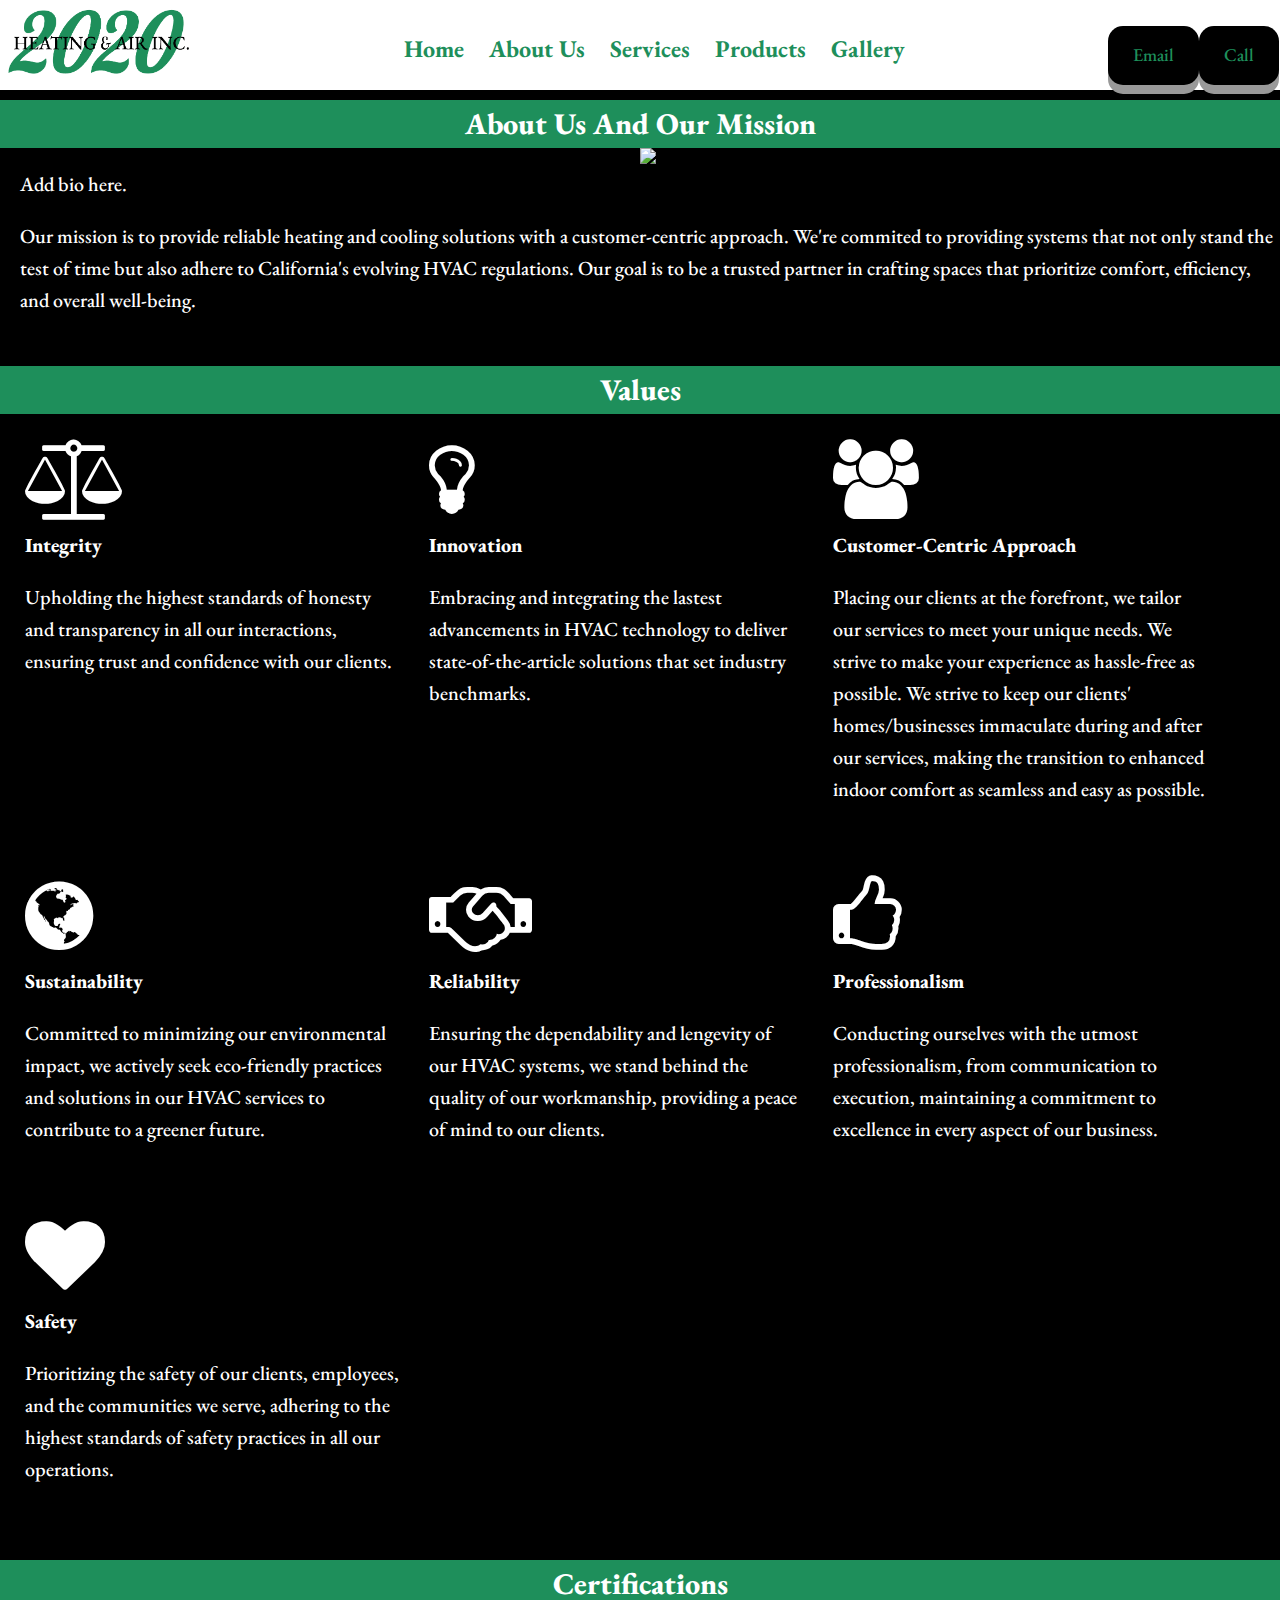
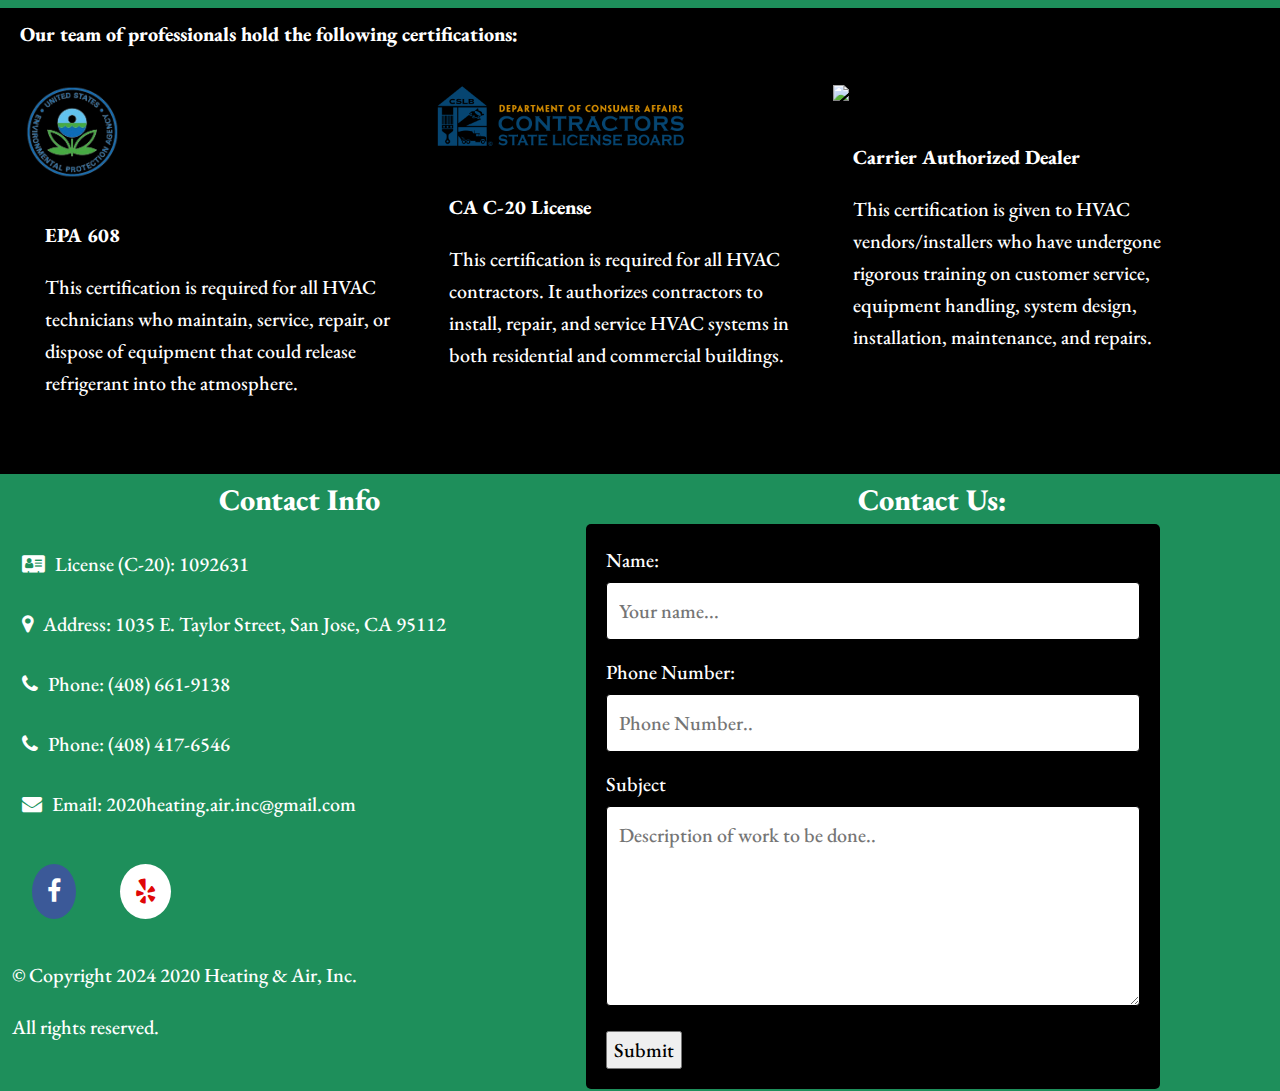
==== AboutUs.html @ 4f9fb6d5 "Add files via upload" ====
<!doctype html>
<html lang="en-US">
  <head>
    <meta charset="utf-8" />
    <meta name="viewport" content="width=device-width, initial-scale=1" />

    <title>2020 Heating & Air, Inc.</title>
	<link rel="stylesheet" href="https://www.w3schools.com/w3css/4/w3.css">
	<link rel="stylesheet" href="https://cdnjs.cloudflare.com/ajax/libs/font-awesome/4.7.0/css/font-awesome.min.css">
    <link rel="preconnect" href="https://fonts.googleapis.com">
<link rel="preconnect" href="https://fonts.gstatic.com" crossorigin>
<link href="https://fonts.googleapis.com/css2?family=EB+Garamond:ital,wght@0,400..800;1,400..800&display=swap" rel="stylesheet">
    <link rel="stylesheet" type="text/css" href="Style.css" />
  </head>





  <body>

<!--navigation bar + phone button + email button-->
	<header>
		<div id="logo">
			<img src="images/sunnylogo.PNG" alt="2020 Heating & Air, Inc." />
		</div>

		<nav>
			<ul>
				<a href="tel:+4806619138"><button class="button">Call</button></a>
				<a href="mailto:2020heating.air.inc@gmail.com"><button class="button">Email</button></a>
				
				<li><a href="index.html">Home</a></li>
				<li><a href="#">About Us</a></li>
				<li><a href="Services.html">Services</a></li>
				<li><a href="Products.html">Products</a></li>
				<li><a href="Gallery.html">Gallery</a></li>
			</ul>
		</nav>
    </header>
	
	

    <main>
      <section>
	  
	  <div class="aboutUs">
        <h2>About Us And Our Mission</h2>
		
		<img id="owners" src="images/together_edited.png">
		<p>
			Add bio here.
		</p>

        <p>
		  Our mission is to provide reliable heating and cooling solutions with a customer-centric 
		  approach. We're commited to providing systems that not only stand the test of time but
		  also adhere to California's evolving HVAC regulations. Our goal is to be a trusted partner
		  in crafting spaces that prioritize comfort, efficiency, and overall well-being.
		</p>
	  </div>
	  
	  
	  <div class="values">
		<h2>Values</h2>
		
		<div class="quarters">
			<i class="fa fa-balance-scale fa-4x" aria-hidden="true"></i> 
			<h4>Integrity</h4>
			<p>
				Upholding the highest standards of honesty and transparency in all our interactions, ensuring 
			trust and confidence with our clients.
			</p>
		</div>
		
		<div class="quarters">
			<i class="fa fa-lightbulb-o fa-4x" aria-hidden="true"></i>
			<h4>Innovation</h4>
			<p>
				Embracing and integrating the lastest advancements in HVAC technology to deliver state-of-the-article
				solutions that set industry benchmarks.
			</p>
		</div>
		
		<div class="quarters">
			<i class="fa fa-users fa-4x" aria-hidden="true"></i>
			<h4>Customer-Centric Approach</h4>
			<p>
				Placing our clients at the forefront, we tailor our services to meet your unique needs. We strive to
				make your experience as hassle-free as possible. We strive to keep our clients' homes/businesses 
				immaculate during and after our services, making the transition to enhanced indoor comfort as seamless 
				and easy as possible.
			</p>
		</div>
		
		<div class="quarters">
			<i class="fa fa-globe fa-4x" aria-hidden="true"></i>
			<h4>Sustainability</h4>
			<p>
				Committed to minimizing our environmental impact, we actively seek eco-friendly practices and solutions
				in our HVAC services to contribute to a greener future.
			</p>
		</div>
		
		<div class="quarters">
			<i class="fa fa-handshake-o fa-4x" aria-hidden="true"></i>
			<h4>Reliability</h4>
			<p>
				Ensuring the dependability and lengevity of our HVAC systems, we stand behind the quality of our
				workmanship, providing a peace of mind to our clients.
			</p>
		</div>
		
		<div class="quarters">
			<i class="fa fa-thumbs-o-up fa-4x" aria-hidden="true"></i>
			<h4>Professionalism</h4>
			<p>
				Conducting ourselves with the utmost professionalism, from communication to execution, maintaining
				a commitment to excellence in every aspect of our business.
			</p>
		</div>
		
		<div class="quarters">
			<i class="fa fa-heart fa-4x" aria-hidden="true"></i>
			<h4>Safety</h4>
			<p>
				Prioritizing the safety of our clients, employees, and the communities we serve, adhering to the highest
				standards of safety practices in all our operations.
			</p>
		</div>
	  </div>
		
		
		<div class="certs">
		<h2>Certifications</h2>

        <h4>Our team of professionals hold the following certifications:</h4> 
		
		<div class="quarters">
		<img src="images/epa.png" width="25%">
		<h4>EPA 608</h4>		
		<p>
		 This certification is required for all HVAC technicians who maintain, service, repair, or dispose of 
		 equipment that could release refrigerant into the atmosphere. 
		</p>
		</div>
		
		
		<div class="quarters">
		<img src="images/cslb.png" width="70%">
		<h4>CA C-20 License</h4>
		<p>
		 This certification is required for all HVAC contractors. It authorizes contractors to install, repair, 
		 and service HVAC systems in both residential and commercial buildings.
		</p>
		</div>
		
		<div class="quarters">
		<img src="images/noneyet.png">
		<h4>Carrier Authorized Dealer</h4>
		<p>
		 This certification is given to HVAC vendors/installers who have undergone rigorous training on customer service, equipment handling, system design, installation, maintenance, and repairs.
		</p>
		</div>
		</div>
		
		
      </section>
	  </main>



    <!-- contact info + social media -->

	<footer>
		<div class="leftFooter">
			<h2>Contact Info</h2>
			<p><a href="https://www.cslb.ca.gov/onlineservices/checklicenseII/LicenseDetail.aspx?LicNum=1092631"><i class="fa fa-address-card"></i>License (C-20): 1092631</a></p>
			<p><i class="fa fa-map-marker"></i>Address: 1035 E. Taylor Street, San Jose, CA 95112</p>
			<p><a href="tel:+4806619138"><i class="fa fa-phone"></i>Phone: (408) 661-9138</a></p>
			<p><a href="tel:+4084176546"><i class="fa fa-phone"></i>Phone: (408) 417-6546</a></p>
			<p><a href="mailto:2020heating.air.inc@gmail.com"><i class="fa fa-envelope"></i>Email: 2020heating.air.inc@gmail.com</a><p>
			<a href="https://www.facebook.com/2020hvac" class="fa fa-facebook"></a>
			<a href="https://www.yelp.com/biz/2020-heating-and-air-san-jose" class="fa fa-yelp"></a>
			<p>© Copyright 2024 2020 Heating & Air, Inc.</p>
			<p>All rights reserved.</p>
		</div>
		
		<div class="rightFooter">
			<h2>Contact Us: </h2>
			<div class="container">
				<label for="fname">Name:</label>
				<input type="text" id="fname" name="firstname" placeholder="Your name...">
				
				<label for="contact">Phone Number:</label>
				<input type="text" id="contact" name="contactInfo" placeholder="Phone Number.." required>
				
				<label for="subject">Subject</label>
				<textarea id="subject" name="subject" placeholder="Description of work to be done.." style="height:200px"></textarea>
				
				<input type="submit" value="Submit">
			</div>
		</div>
	</footer>
	
	
	
	
  </body>
</html>
---- Style.css ----
.eb-garamond-<uniquifier> {
  font-family: "EB Garamond", serif;
  font-optical-sizing: auto;
  font-weight: <weight>;
  font-style: normal;
}

h1, h2, h5, h6 {
	
	font-family: "EB Garamond", sans-serif;
	font-weight: 800;
	text-align: center;
	background-color: #1e8f5b;
	margin: 0;
}

h3, h4 {
	font-family: "EB Garamond", sans-serif;
	font-weight: 800;
}

body {
	background: #000000;
	color: #ffffff;
	font-family: "EB Garamond", sans-serif;
	font-size: 20px;
	font-weight: 500;
	margin: 0;
	padding: 0;
	line-height: 1.6;
}

header {
	margin: 0;
	text-align: center;
	background: #ffffff;
	color: #000000;
	font-size: 25px;
	font-weight: 500;
	height: 10vh;
	padding: 1px;
	max-height: 15vh;
}

#logo img{
	float: left;
	max-width: auto;
	height: auto;
	position: sticky;
	max-width: 200px;
	max-height: 200px;
}

.nav {
	float: right;
	margin: 85px 0px 0px 0px;
	width: 400px;
	background-color: #ffffff;
	border: 1px solid;
}

.nav ul {
	margin: 0px;
	padding: 0px;
	list-style: none;
	display: inline;
	overflow: hidden;
	position: sticky;
}

nav li {
	display: inline;
	line-height: 1.8em;
	height: auto;
	
}

nav ul li a:link, nav ul li a:visited {
	font-size: 18pt;
	font-weight: bold;
	text-decoration: none;
	padding: 7px 10px 7px 10px;
	background-color: #ffffff;
	color: #1e8f5b;
}

nav ul li a:hover, nav ul li a:active{
	font-size: 18pt;
	font-weight: bold;
	text-decoration:none;
	padding: 7px 10px 7px 10px;
	background-color: #1e8f5b;
	color: #ffffff;
	height: 10vh;
}

.button {
	display: inline-block;
	padding: 15px 25px;
	font: "EB Garamond", sans-serif;
	font-size: 18px;
	cursor: pointer;
	text-align: center;
	text-decoration: none !important;
	outline: none;
	color: #1e8f5b;
	background-color: #000000;
	border: none;
	border-radius: 15px;
	box-shadow: 0 9px #999;
	float:right;
}

.button:hover {
	background-color: #1e8f5b;
	color: #000000;
}

.button:active {
	background-color: #1e8f5b;
	color: #000000;
	box-shadow:0 5px #666;
	transform: translateY(4px);
}

.button a {
	font-family: "EB Garamond", sans-serif;
}

footer {
	padding: 2px;
	background-color: #1e8f5b;
	color: #ffffff;
	font-family: "EB Garamond", sans-serif;
	font-size: 20px;
	overflow: auto;
	margin-top: 20px;
}

.leftFooter {
	width: 45%;
	float: left;
	display: inline;
	margin-left: 10px;
}

.leftFooter a {
	text-decoration: none;
}


.fa:hover {
	opacity: 0.7;
}

.fa-facebook {
	background: #3B5998;
	color: #ffffff;
	padding: 15px;
	font-size: 25px;
	width: auto;
	text-align: center;
	text-decoration: none;
	border-radius: 70%;
	margin: 20px;
}

.fa-yelp {
	background: #ffffff;
	color: #e00707;
	padding: 15px;
	font-size: 25px;
	width: auto;
	text-align: center;
	text-decoration: none;
	border-radius: 70%;
	margin: 20px;
}

.fa-address-card {
	padding: 10px;
}

.fa-map-marker {
	padding: 10px;
}

.fa-phone {
	padding: 10px;
}

.fa-envelope {
	padding: 10px;
}

input[type=text], select, textarea {
	width: 100%;
	padding: 12px;
	border: 1px solid;
	border-radius: 4px;
	box-sizing: border-box;
	margin-top: 6px;
	margin-bottom: 16px;
	resize: vertical;
}

.container {
	width: 45%;
	float: left;
	border-radius: 5px;
	background-color: #000000;
	padding: 20px;
	font-family: "EB Garamond", sans-serif;
	font-size: 20px;
}

.intro {
	text-decoration: none;
	margin-bottom: 20px;
	font-family: "EB Garamond", sans-serif;
	font-size: 30px;
	text-align: center;
	background-image: url("images/watermarked35.jpeg");
	
	background-size: cover;
	height: 75vh;
}

.intro h2 {
	text-align: center;
	background-color: #1e8f5b;
}

.intro p {
	margin-left: 15px;
	width: 50%;
	float: left;
	text-align: left;
	line-height: 1.6;
	background-color: rgb(0, 0, 0, 0.8);
	color: #ffffff;
}

.serviceOverview {
	text-decoration: none;
	margin-left: 20px;
	font-family: "EB Garamond", sans-serif;
	font-size: 20px;
	text-align: center;
	line-height: 1.6;
}

.serviceOverview h2 {
	text-align: center;
	background-color: #1e8f5b;
	margin: 0;
}

.serviceOverview ul {
	display: inline-block;
	text-align: left;
}

.serviceOverview li {
	list-style-image: url("images/fanIcon.png");
}

.serviceArea {
		padding: 10px;
		margin-bottom: 10px;
		overflow: hidden;
}

.serviceArea h2 {
	text-align: center;
	background-color: #1e8f5b;
	margin: 0;
}

.serviceArea p {
	width: 45%;
	float: left;
	display: inline;
	margin-left: 10px;
	margin-bottom: 10px;
	font-family: "EB Garamond", sans-serif;
	font-size: 20px;
	line-height: 1.6;
}

.serviceMap {
	width: 45%;
	float: right;
	display: inline;
	margin-left: 10px;
	margin-bottom: 10px;
}

.reviews h2{
	text-align: center;
	background-color: #1e8f5b;
	margin: 0;
}

/*slideshow container*/
.slideshow-container {
	max-width: 100vh;
	position: relative;
	margin: auto;
}

/*Next and Previous Buttons*/
.prev, .next {
	cursor: pointer;
	position: absolute;
	top: 50%;
	width: auto;
	margin-top:-22px;
	padding: 16px;
	color: white;
	font-weight: bold;
	font-size: 20px;
	transition: 0.6s ease;
	border-radius: 0 3px 3px 0;
	user-select: none;
}

/*Position of next button*/
.next {
	right: 0;
	border-radius: 3px 0 0 3px;
}

/*on hover, add a black background color*/
.prev:hover, .next:hover {
	background-color: rgba(0,0,0,0.8);
}

/*number text*/
.numbertext {
	color: #f2f2f2;
	font-size: 12px;
	padding: 8px 12px;
	position: absolute;
	top: 0;
}

/*fading animation*/
.fade {
	animation-name: fade;
	animation-duration:1.5s;
}

@keyframe fade {
	from {opacity: .4}
	to{opacity: 1}
}

.aboutUs {
	padding: 10px 0px 10px 0px;
	margin-bottom: 10px;
	overflow: hidden;
}

.aboutUs p {
	margin-left: 20px;
}

#owners {
	width: 50%;
	float: right;
	margin-bottom: 10px;
}

.values {
	padding: 10px 0px 10px 0px;
	margin-bottom: 10px;
	overflow: hidden;
	
}

.values .quarters {
	margin-left: 20px;
	margin-bottom: 20px;
	margin: 20px 0px 20px 20px;
	display: inline-block;
	width: 30%;
	float: left;
	padding: 5px;
}

.certs {
	padding: 10px 0px 10px 0px;
	margin-bottom: 10px;
	overflow: hidden;
}
.certs p {
	margin-left: 20px;
	
}

.certs h4 {
	margin-left: 20px;
}

.certs .quarters {
	margin-left: 20px;
	margin-bottom: 20px;
	margin: 20px 0px 20px 20px;
	display: inline-block;
	width: 30%;
	float: left;
	padding: 5px;
}

.certs img {
	margin-bottom: 30px;
}

.services {
	padding: 10px 0px 10px 0px;
	margin-bottom: 10px;
	overflow: hidden;
}
.services p{
	margin-left: 20px;
}

.services h4 {
	font-family: "EB Garamond", sans-serif;
	font-weight: 800;
	text-align: center;
	background-color: #1e8f5b;
	margin: 0;
}

.servicesInstall {
	padding: 10px 0px 10px 0px;
	margin-bottom: 10px;
	overflow: hidden;
}

.servicesInstall p {
	margin-left: 20px;
	width: 45%;
	float: left;
}

#imgInstall {
	width: 45%;
	float: right;
	margin-bottom: 10px;
	display: inline;
}

.servicesRepair {
	padding: 10px 0px 10px 0px;
	margin-bottom: 10px;
	overflow: hidden;
}

.servicesRepair p {
	margin-left: 20px;
	width: 45%;
	float: right;
}

#imgRepair {
	width: 45%;
	float: left;
	margin-bottom: 10px;
	display: inline;
}

.servicesTroubleshoot {
	padding: 10px 0px 10px 0px;
	margin-bottom: 10px;
	overflow: hidden;
}

.servicesTroubleshoot p {
	margin-left: 20px;
	width: 45%;
	float: left;
}

#imgTroubleshoot{
	width: 45%;
	float: right;
	margin-bottom: 10px;
	display: inline;
}

.servicesDuct {
	padding: 10px 0px 10px 0px;
	margin-bottom: 10px;
	overflow: hidden;
}

.servicesDuct p {
	margin-left: 20px;
	width: 45%;
	float: right;
}

#imgDuct {
	width: 45%;
	float: left;
	margin-bottom: 10px;
	display: inline;
}

.servicesCommercial {
	padding: 10px 0px 10px 0px;
	margin-bottom: 10px;
	overflow: hidden;
}

.servicesCommercial p {
	margin-left: 20px;
	width: 45%;
	float: left;
}

#imgCommercial {
	width: 45%;
	float: right;
	margin-bottom: 10px;
	display: inline;
}

.servicesHERS {
	padding: 10px 0px 10px 0px;
	margin-bottom: 10px;
	overflow: hidden;
}

.servicesHERS p {
	margin-left: 20px;
	width: 45%;
	float: right;
}

#imgHERS {
	width: 45%;
	float: left;
	margin-bottom: 10px;
	display: inline;
}

.products {
	padding: 10px 0px 10px 0px;
	margin-bottom: 10px;
	overflow: hidden;
}

.products p {
	margin-left: 20px;
}

.products h3 {
	font-family: "EB Garamond", sans-serif;
	font-weight: 800;
	text-align: center;
	background-color: #1e8f5b;
	margin: 0;
}
.products h4 {
	font-family: "EB Garamond", sans-serif;
	font-weight: 800;
	text-align: center;
	background-color: #ffffff;
	color: #000000;
	margin: 0;
}

.centralHeating {
	padding: 10px 0px 10px 0px;
	margin-bottom: 10px;
	overflow: hidden;
	
}

.centralHeating p{
	margin-left:20px;
	width: 45%;
	float: left;
	
}

#furnace {
	width: 45%;
	float: right;
	margin-bottom: 10px;
	display: inline;
}

#gallery {
	width: 45%;
	margin-bottom: 10px;
	display: inline;
}

.gallery {
	padding: 10px 0px 10px 0px;
	margin-bottom: 10px;
	overflow: hidden;
}
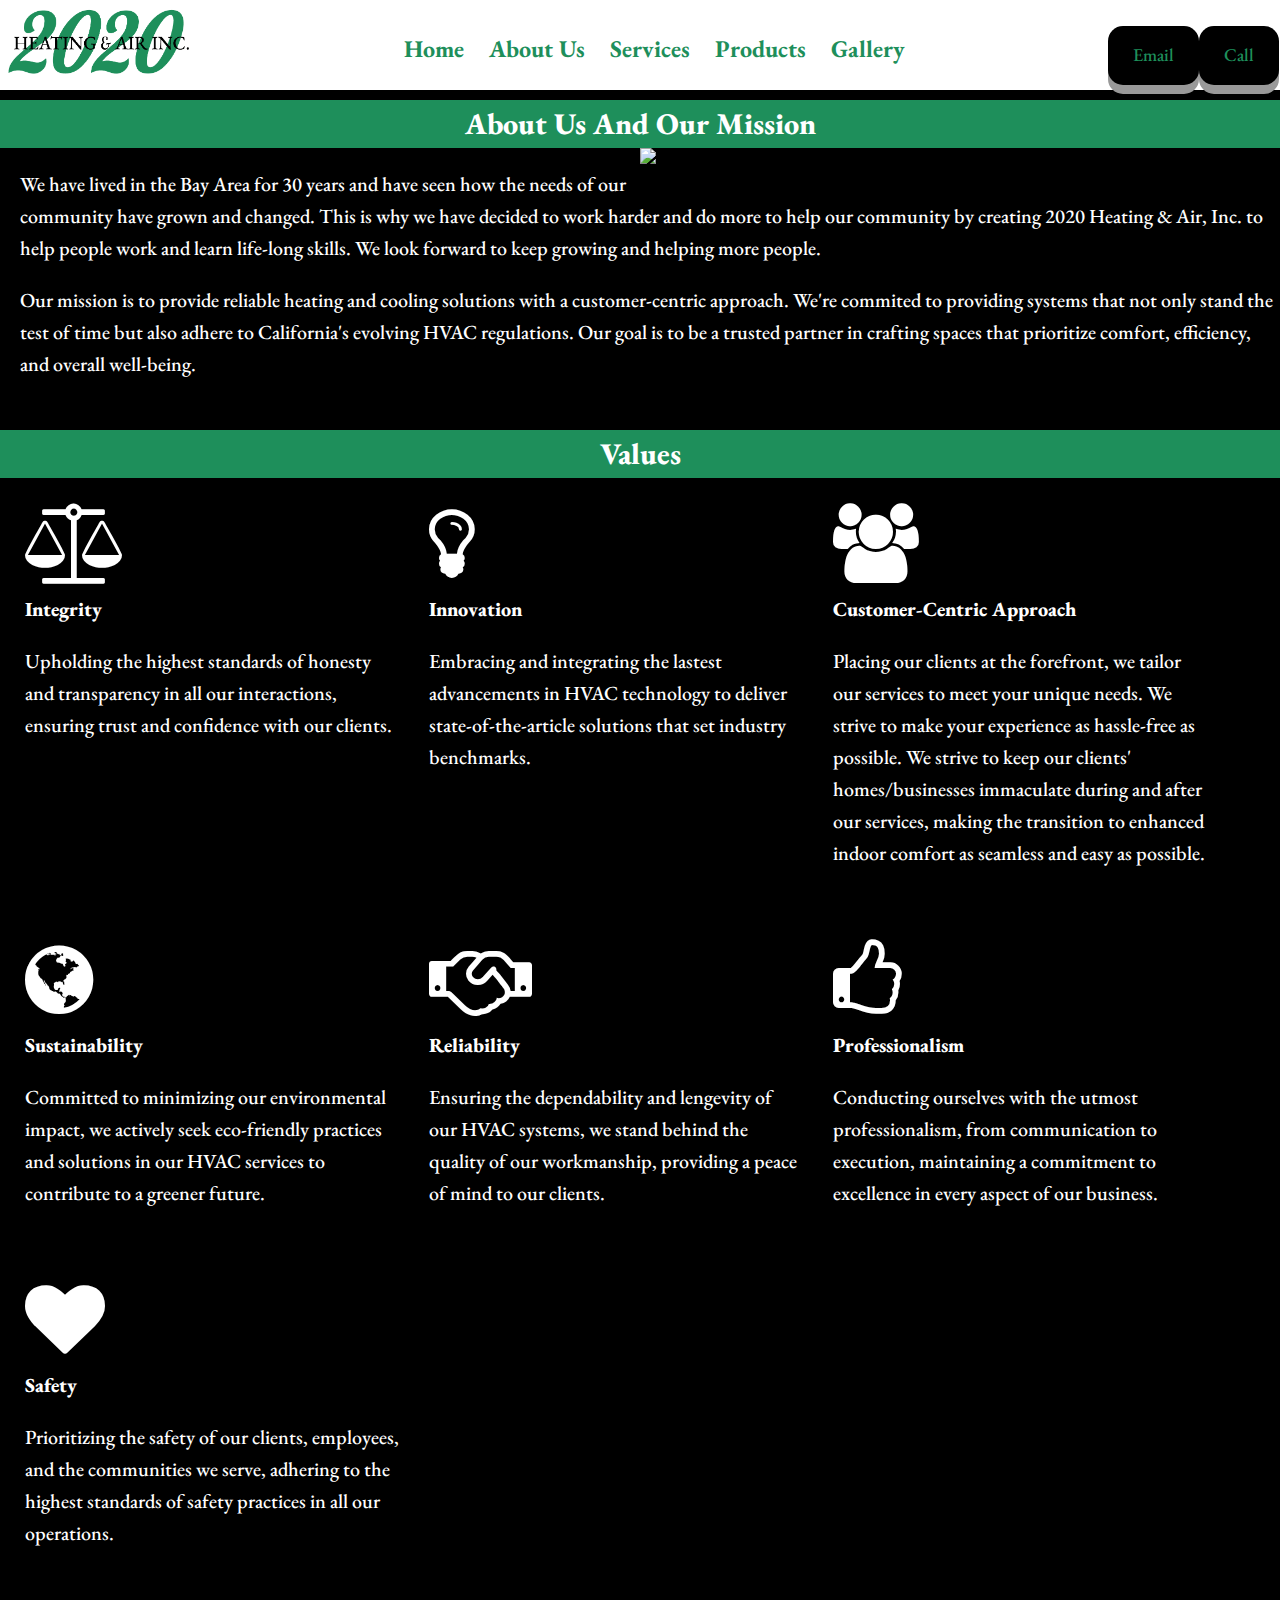
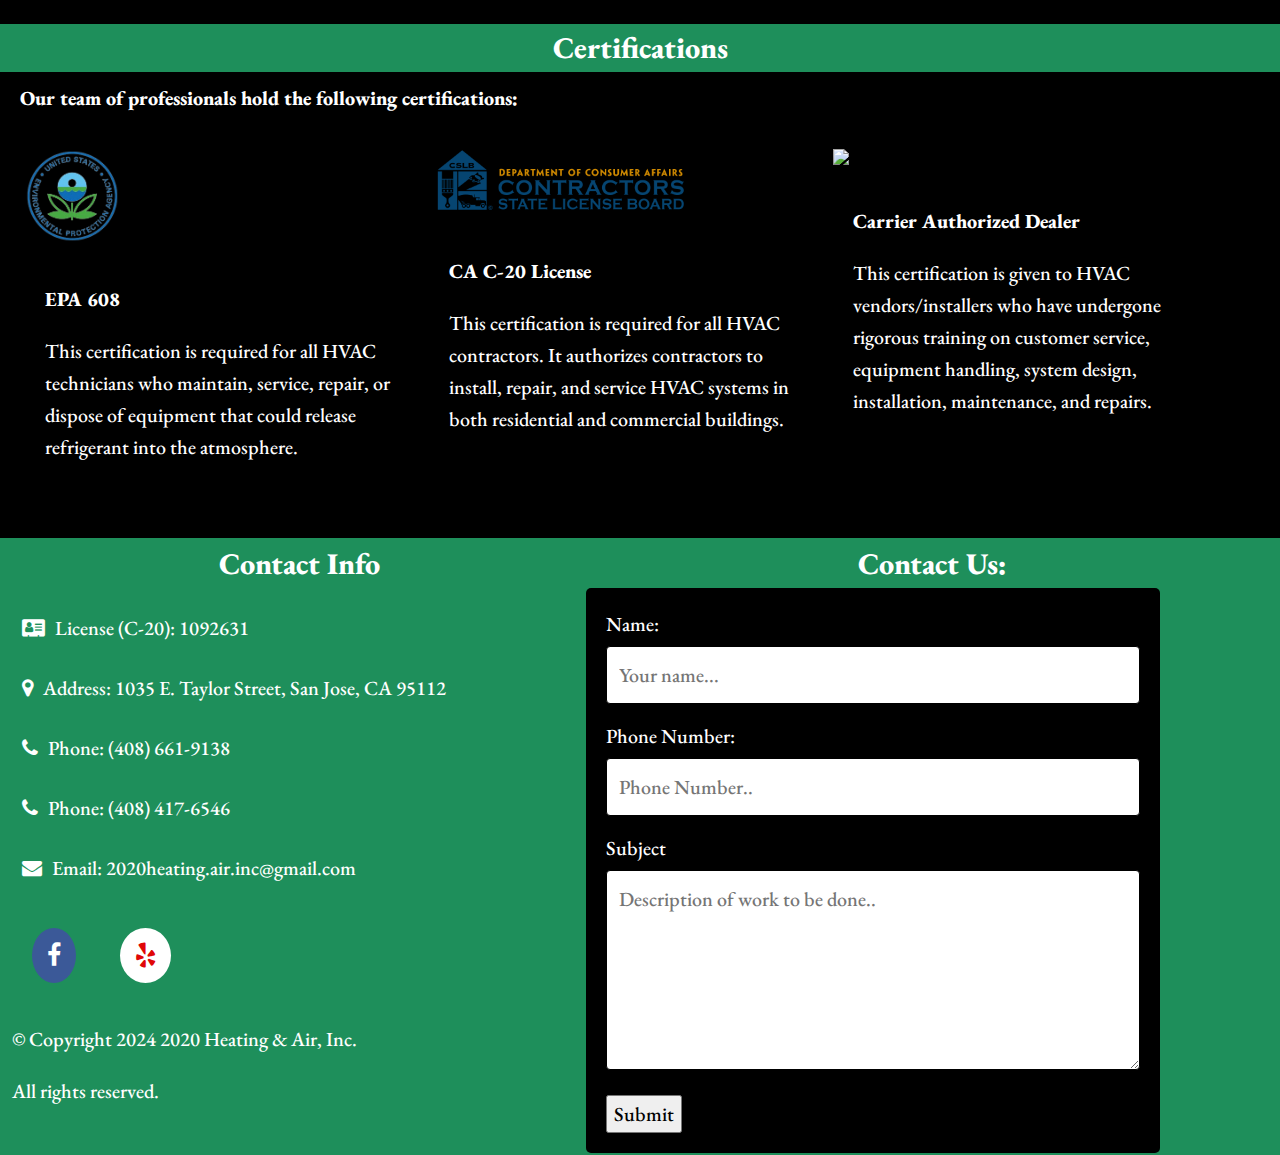
==== commit d8c971c9: "Update AboutUs.html" ====
--- a/AboutUs.html
+++ b/AboutUs.html
@@ -49,7 +49,7 @@
 		
 		<img id="owners" src="images/together_edited.png">
 		<p>
-			Add bio here.
+			We have lived in the Bay Area for 30 years and have seen how the needs of our community have grown and changed. This is why we have decided to work harder and do more to help our community by creating 2020 Heating & Air, Inc. to help people work and learn life-long skills. We look forward to keep growing and helping more people.
 		</p>
 
         <p>
@@ -156,7 +156,7 @@
 		</div>
 		
 		<div class="quarters">
-		<img src="images/noneyet.png">
+		<img src="images/carrierLogo.jpg" width="50%">
 		<h4>Carrier Authorized Dealer</h4>
 		<p>
 		 This certification is given to HVAC vendors/installers who have undergone rigorous training on customer service, equipment handling, system design, installation, maintenance, and repairs.
--- a/Style.css
+++ b/Style.css
@@ -584,8 +584,12 @@
 .centralHeating p{
 	margin-left:20px;
 	width: 45%;
-	float: left;
-	
+	float: left;	
+}
+#select{
+	width: 65%;
+	margin-bottom: 10px;
+	display: inline;
 }
 
 #furnace {
@@ -595,6 +599,18 @@
 	display: inline;
 }
 
+.centralHeating 
+	padding: 10px 0px 10px 0px;
+	margin-bottom: 10px;
+	overflow: hidden;	
+}
+
+.centralCooling p{
+	margin-left:20px;
+	width: 45%;
+	float: left;	
+}
+
 #gallery {
 	width: 45%;
 	margin-bottom: 10px;
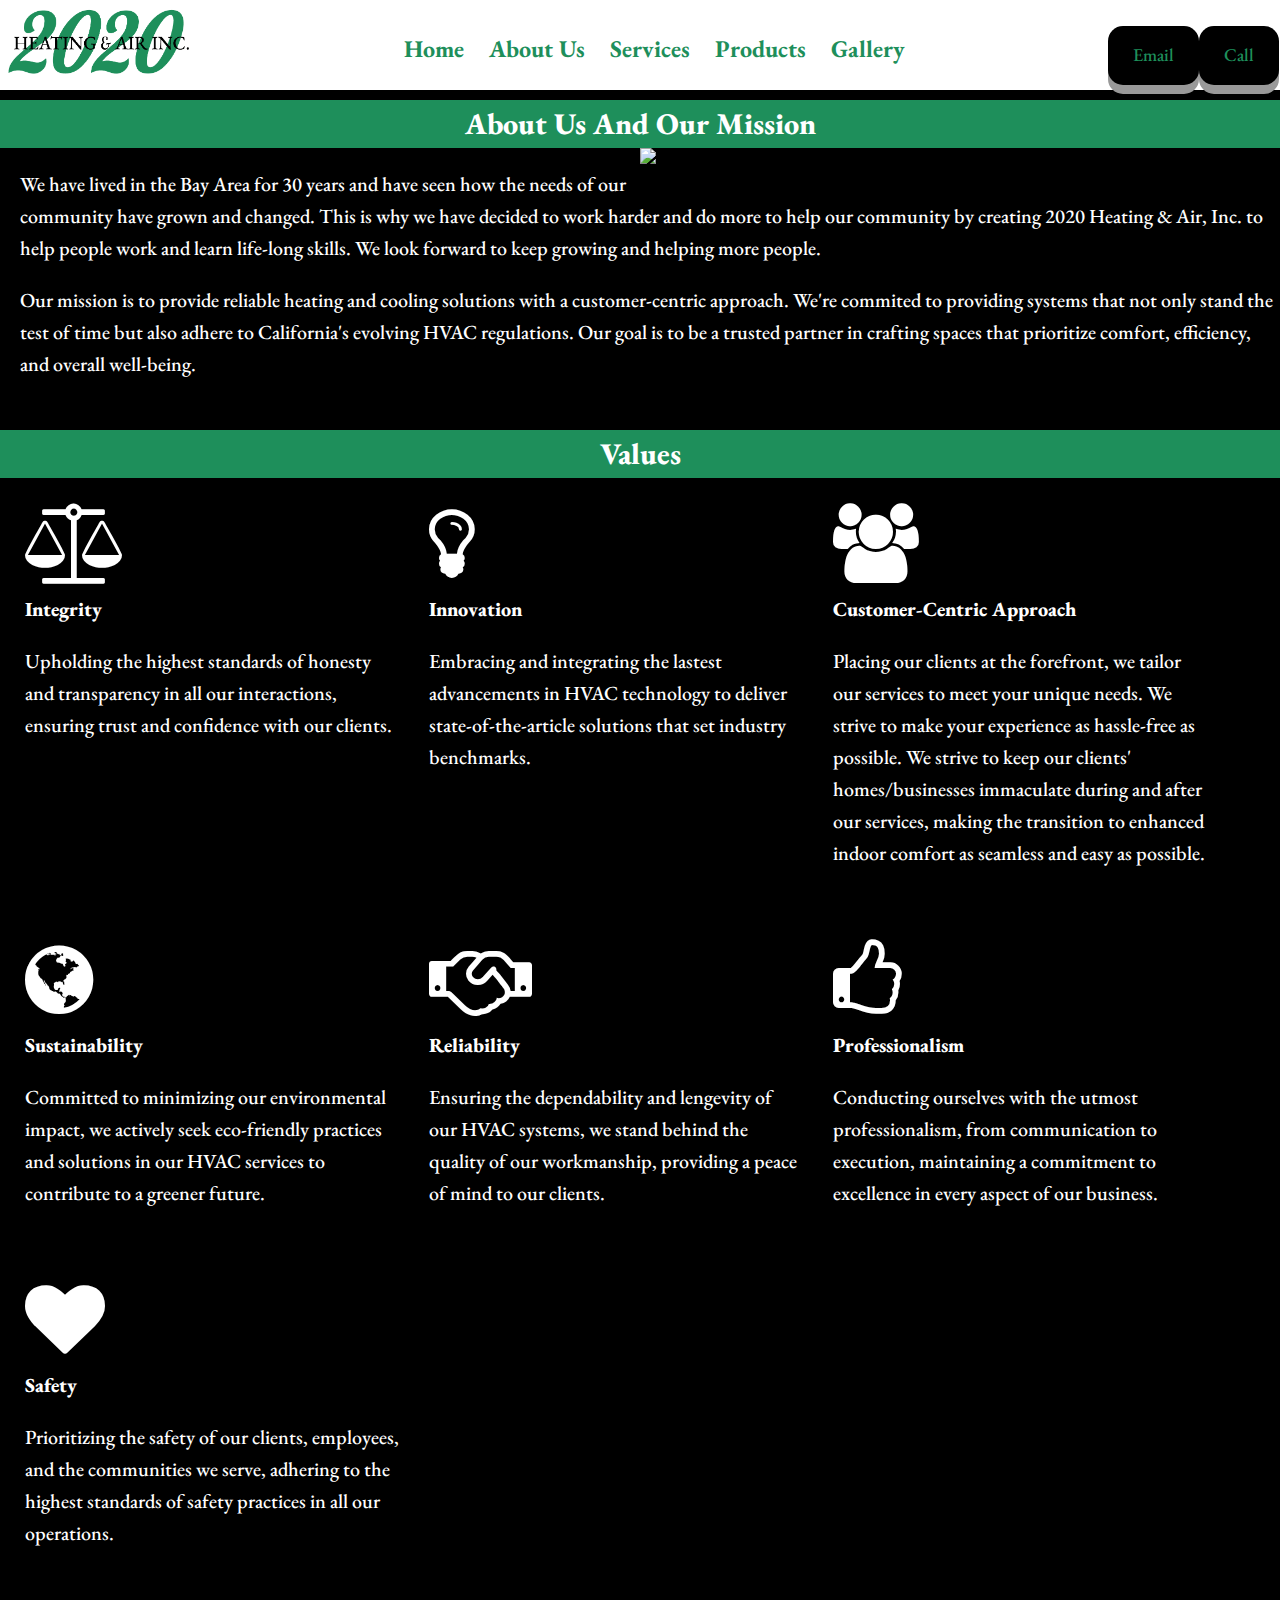
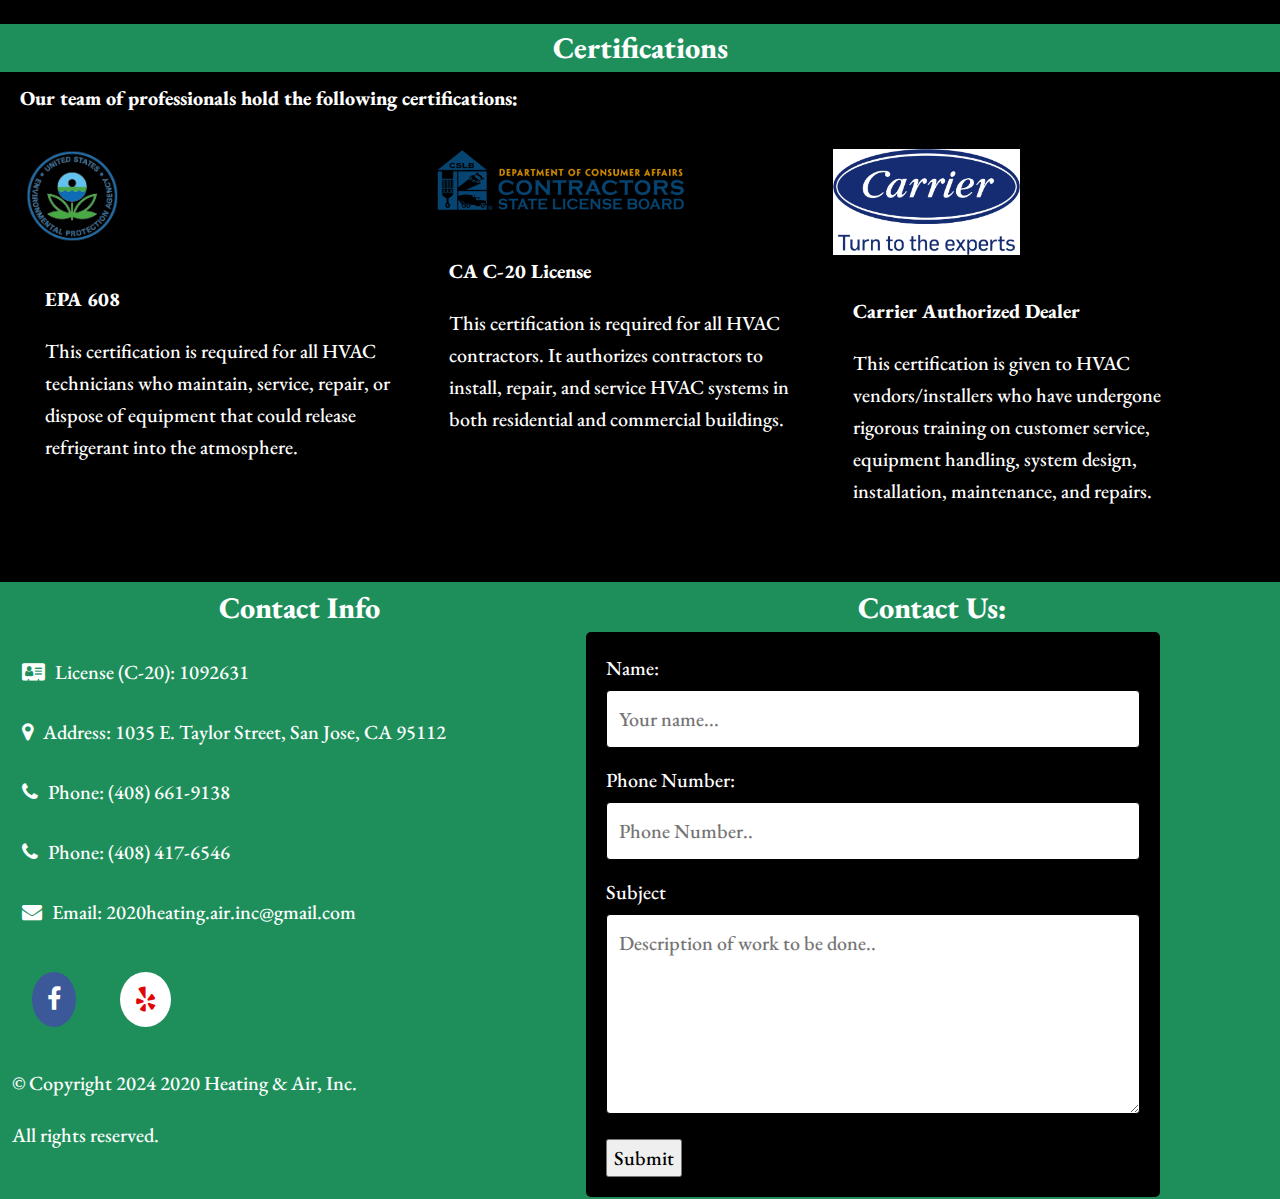
==== commit 04e2373e: "Update AboutUs.html" ====
--- a/AboutUs.html
+++ b/AboutUs.html
@@ -156,7 +156,7 @@
 		</div>
 		
 		<div class="quarters">
-		<img src="images/carrierLogo.jpg" width="50%">
+		<img src="images/CarrierLogo.jpg" width="50%">
 		<h4>Carrier Authorized Dealer</h4>
 		<p>
 		 This certification is given to HVAC vendors/installers who have undergone rigorous training on customer service, equipment handling, system design, installation, maintenance, and repairs.
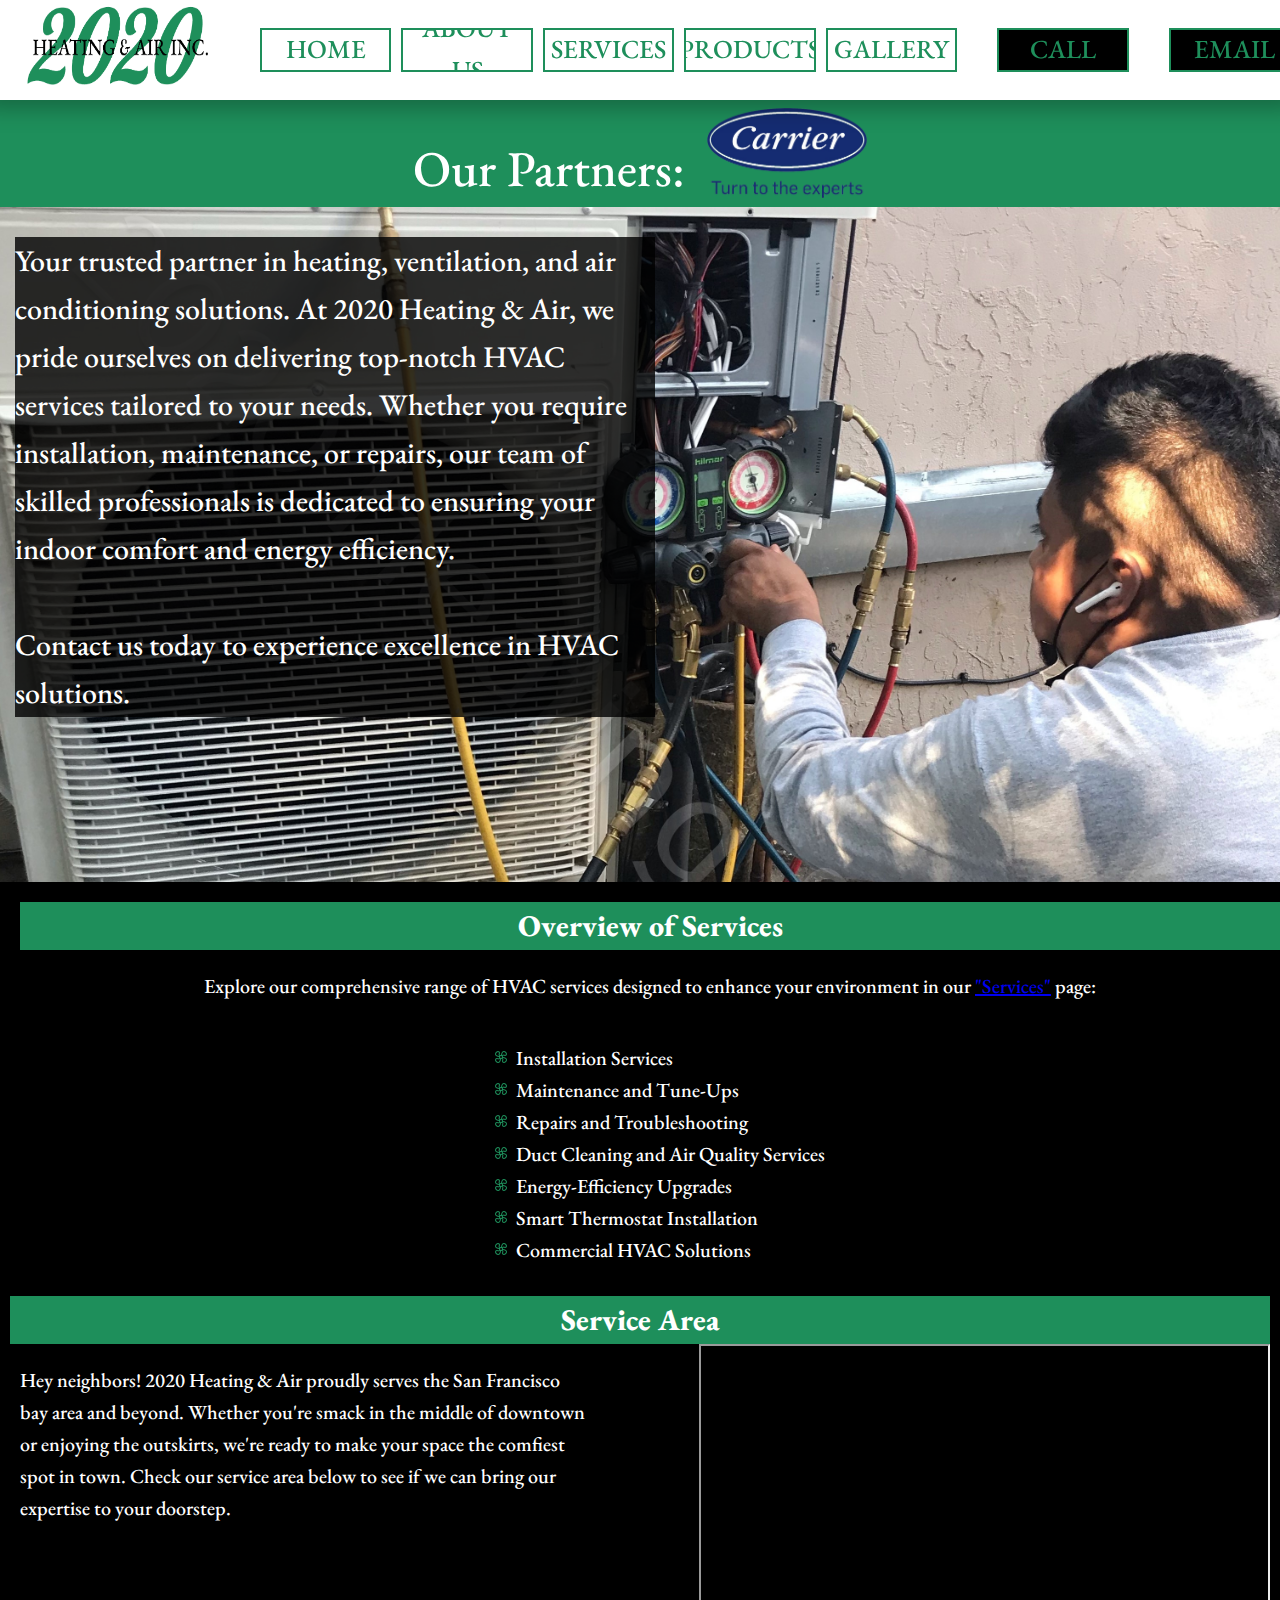
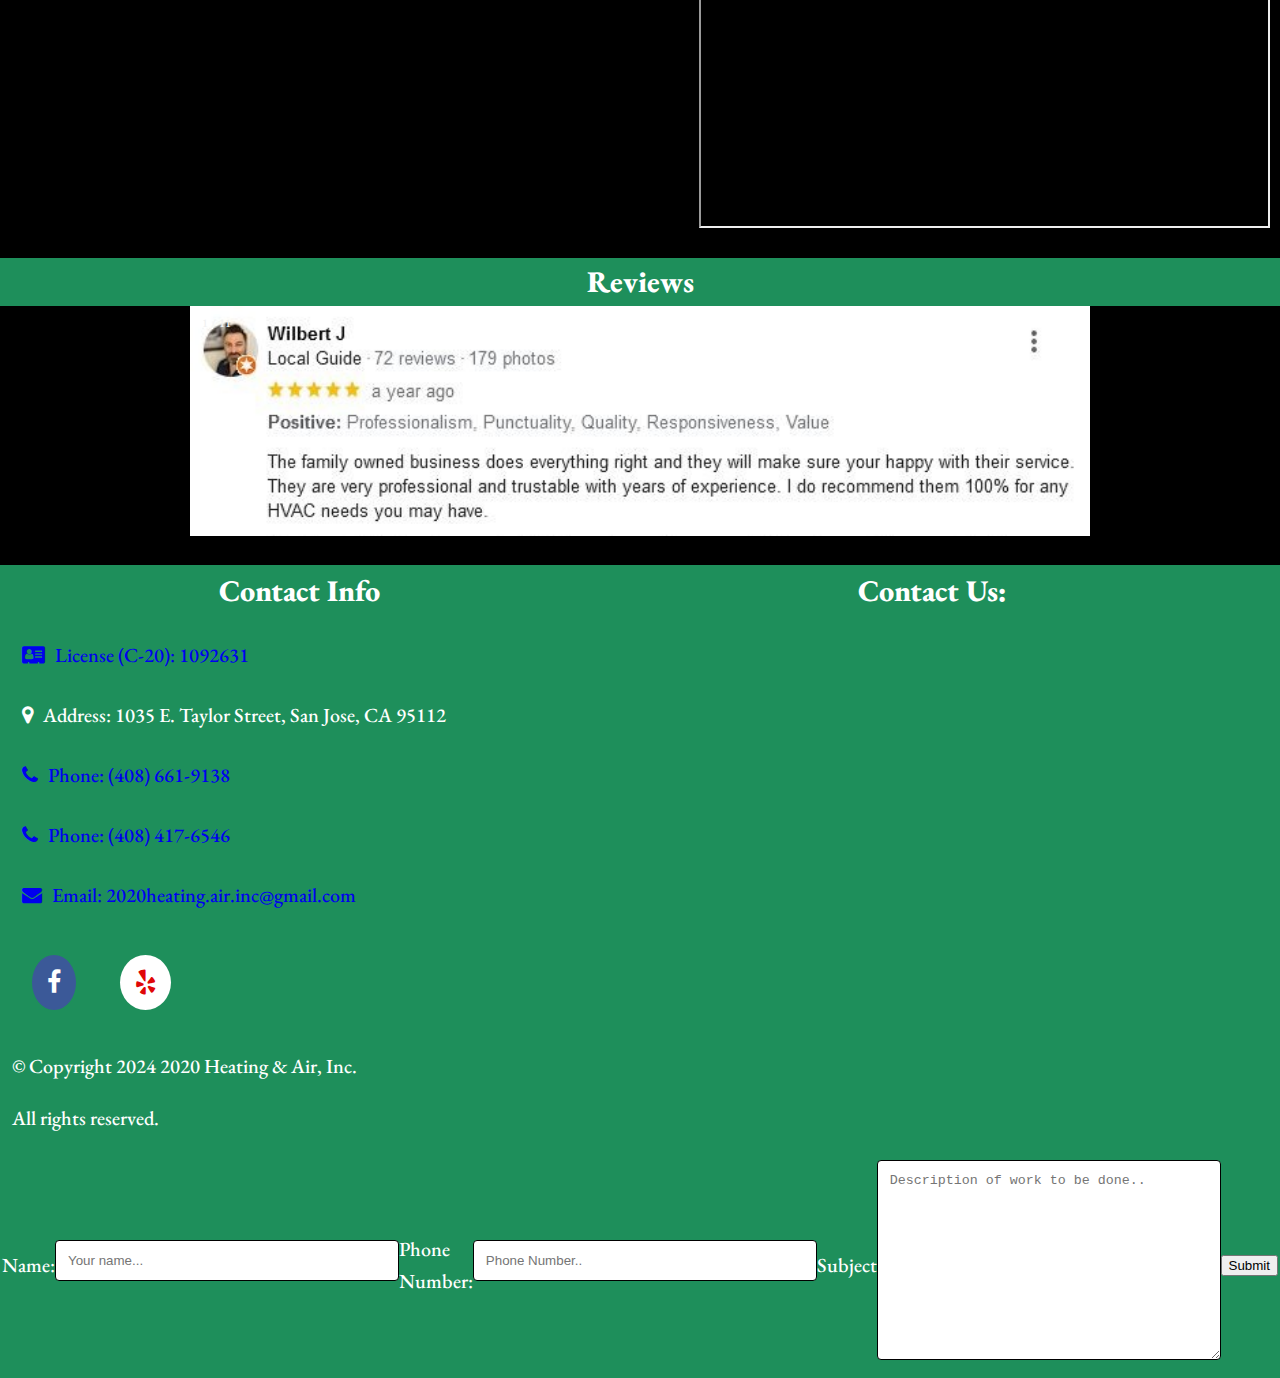
==== commit d4e16454: "Update AboutUs.html" ====
--- a/AboutUs.html
+++ b/AboutUs.html
@@ -1,26 +1,25 @@
 <!doctype html>
 <html lang="en-US">
-  <head>
+<head>
     <meta charset="utf-8" />
     <meta name="viewport" content="width=device-width, initial-scale=1" />
 
     <title>2020 Heating & Air, Inc.</title>
-	<link rel="stylesheet" href="https://www.w3schools.com/w3css/4/w3.css">
 	<link rel="stylesheet" href="https://cdnjs.cloudflare.com/ajax/libs/font-awesome/4.7.0/css/font-awesome.min.css">
     <link rel="preconnect" href="https://fonts.googleapis.com">
-<link rel="preconnect" href="https://fonts.gstatic.com" crossorigin>
-<link href="https://fonts.googleapis.com/css2?family=EB+Garamond:ital,wght@0,400..800;1,400..800&display=swap" rel="stylesheet">
+	<link rel="preconnect" href="https://fonts.gstatic.com" crossorigin>
+	<link href="https://fonts.googleapis.com/css2?family=EB+Garamond:ital,wght@0,400..800;1,400..800&display=swap" rel="stylesheet">
     <link rel="stylesheet" type="text/css" href="Style.css" />
-  </head>
+</head>
 
 
 
 
 
   <body>
-
 <!--navigation bar + phone button + email button-->
-	<header>
+<!--	<header>
+		<p style="background-image: url('images/banner.png');">
 		<div id="logo">
 			<img src="images/sunnylogo.PNG" alt="2020 Heating & Air, Inc." />
 		</div>
@@ -30,145 +29,154 @@
 				<a href="tel:+4806619138"><button class="button">Call</button></a>
 				<a href="mailto:2020heating.air.inc@gmail.com"><button class="button">Email</button></a>
 				
-				<li><a href="index.html">Home</a></li>
-				<li><a href="#">About Us</a></li>
+				<li><a href="#">Home</a></li>
+				<li><a href="AboutUs.html">About Us</a></li>
 				<li><a href="Services.html">Services</a></li>
 				<li><a href="Products.html">Products</a></li>
 				<li><a href="Gallery.html">Gallery</a></li>
 			</ul>
 		</nav>
-    </header>
-	
-	
+    </header>-->
+	<header>
+		<div class="container">
+			<nav class="navbar">
+				<ul class="nav--list">
+					<li><img src="images/sunnylogo.PNG" class="logo" alt="2020 Heating & Air, Inc." /></li>
+					<li class="item"><a href="#">Home</a></li>
+					<li class="item"><a href="AboutUs.html	">About Us</a></li>
+					<li class="item"><a href="Services.html">Services</a></li>
+					<li class="item"><a href="Products.html">Products</a></li>
+					<li class="item"><a href="Gallery.html">Gallery</a></li>
+					<li class="contact"><a href="tel:+4086619138">Call</a></li>
+					<li class="contact"><a href="mailto:2020heating.air.inc@gmail.com">Email</a></li>
+				</ul>
+			</nav>
+		</div>
+	</header>
+
 
     <main>
       <section>
+	<div class="banner">
+		<p>Our Partners:</p>
+		<img id="carrierLogo" src="images/carrierLogo.png" alt="Carrier Logo"/>
+	</div>
 	  
-	  <div class="aboutUs">
-        <h2>About Us And Our Mission</h2>
-		
-		<img id="owners" src="images/together_edited.png">
+	<div class="intro">	
+        <p>
+		  Your trusted partner in heating, 
+		  ventilation, and air conditioning solutions. At 2020 Heating & Air, 
+		  we pride ourselves on delivering top-notch HVAC services tailored to your 
+		  needs. Whether you require installation, maintenance, or repairs, our team 
+		  of skilled professionals is dedicated to ensuring your indoor comfort and 
+		  energy efficiency. <br /><br/>Contact us today to experience excellence in HVAC solutions.
+        </p>
+		
+	</div>
+		
+		
+
+
+	<div class="serviceOverview">
+		<h2>Overview of Services</h2>
+
+        <p>
+          Explore our comprehensive range of HVAC services designed to enhance your environment in our <a href="Services.html">"Services"</a> page: 
+        </p>
+		<ul>
+		<li>Installation Services</li>
+		<li>Maintenance and Tune-Ups</li>
+		<li>Repairs and Troubleshooting</li>
+		<li>Duct Cleaning and Air Quality Services</li>
+		<li>Energy-Efficiency Upgrades</li>
+		<li>Smart Thermostat Installation</li>
+		<li>Commercial HVAC Solutions</li>
+		</ul>
+	</div>
+		
+		
+		
+		
+	<div class="serviceArea">
+		<h2>Service Area</h2>
 		<p>
-			We have lived in the Bay Area for 30 years and have seen how the needs of our community have grown and changed. This is why we have decided to work harder and do more to help our community by creating 2020 Heating & Air, Inc. to help people work and learn life-long skills. We look forward to keep growing and helping more people.
+		Hey neighbors! 2020 Heating & Air proudly serves the San Francisco bay area and beyond. Whether you're
+		smack in the middle of downtown or enjoying the outskirts, we're ready to make your space the comfiest
+		spot in town. Check our service area below to see if we can bring our expertise to your doorstep.
 		</p>
-
-        <p>
-		  Our mission is to provide reliable heating and cooling solutions with a customer-centric 
-		  approach. We're commited to providing systems that not only stand the test of time but
-		  also adhere to California's evolving HVAC regulations. Our goal is to be a trusted partner
-		  in crafting spaces that prioritize comfort, efficiency, and overall well-being.
-		</p>
-	  </div>
-	  
-	  
-	  <div class="values">
-		<h2>Values</h2>
-		
-		<div class="quarters">
-			<i class="fa fa-balance-scale fa-4x" aria-hidden="true"></i> 
-			<h4>Integrity</h4>
-			<p>
-				Upholding the highest standards of honesty and transparency in all our interactions, ensuring 
-			trust and confidence with our clients.
-			</p>
-		</div>
-		
-		<div class="quarters">
-			<i class="fa fa-lightbulb-o fa-4x" aria-hidden="true"></i>
-			<h4>Innovation</h4>
-			<p>
-				Embracing and integrating the lastest advancements in HVAC technology to deliver state-of-the-article
-				solutions that set industry benchmarks.
-			</p>
-		</div>
-		
-		<div class="quarters">
-			<i class="fa fa-users fa-4x" aria-hidden="true"></i>
-			<h4>Customer-Centric Approach</h4>
-			<p>
-				Placing our clients at the forefront, we tailor our services to meet your unique needs. We strive to
-				make your experience as hassle-free as possible. We strive to keep our clients' homes/businesses 
-				immaculate during and after our services, making the transition to enhanced indoor comfort as seamless 
-				and easy as possible.
-			</p>
-		</div>
-		
-		<div class="quarters">
-			<i class="fa fa-globe fa-4x" aria-hidden="true"></i>
-			<h4>Sustainability</h4>
-			<p>
-				Committed to minimizing our environmental impact, we actively seek eco-friendly practices and solutions
-				in our HVAC services to contribute to a greener future.
-			</p>
-		</div>
-		
-		<div class="quarters">
-			<i class="fa fa-handshake-o fa-4x" aria-hidden="true"></i>
-			<h4>Reliability</h4>
-			<p>
-				Ensuring the dependability and lengevity of our HVAC systems, we stand behind the quality of our
-				workmanship, providing a peace of mind to our clients.
-			</p>
-		</div>
-		
-		<div class="quarters">
-			<i class="fa fa-thumbs-o-up fa-4x" aria-hidden="true"></i>
-			<h4>Professionalism</h4>
-			<p>
-				Conducting ourselves with the utmost professionalism, from communication to execution, maintaining
-				a commitment to excellence in every aspect of our business.
-			</p>
-		</div>
-		
-		<div class="quarters">
-			<i class="fa fa-heart fa-4x" aria-hidden="true"></i>
-			<h4>Safety</h4>
-			<p>
-				Prioritizing the safety of our clients, employees, and the communities we serve, adhering to the highest
-				standards of safety practices in all our operations.
-			</p>
-		</div>
-	  </div>
-		
-		
-		<div class="certs">
-		<h2>Certifications</h2>
-
-        <h4>Our team of professionals hold the following certifications:</h4> 
-		
-		<div class="quarters">
-		<img src="images/epa.png" width="25%">
-		<h4>EPA 608</h4>		
-		<p>
-		 This certification is required for all HVAC technicians who maintain, service, repair, or dispose of 
-		 equipment that could release refrigerant into the atmosphere. 
-		</p>
-		</div>
-		
-		
-		<div class="quarters">
-		<img src="images/cslb.png" width="70%">
-		<h4>CA C-20 License</h4>
-		<p>
-		 This certification is required for all HVAC contractors. It authorizes contractors to install, repair, 
-		 and service HVAC systems in both residential and commercial buildings.
-		</p>
-		</div>
-		
-		<div class="quarters">
-		<img src="images/CarrierLogo.jpg" width="50%">
-		<h4>Carrier Authorized Dealer</h4>
-		<p>
-		 This certification is given to HVAC vendors/installers who have undergone rigorous training on customer service, equipment handling, system design, installation, maintenance, and repairs.
-		</p>
-		</div>
-		</div>
-		
-		
+		
+		<iframe class="serviceMap" src="https://www.google.com/maps/d/embed?mid=1U4yoipYhhpjz1CH8BalCHwL0tjS5Urs&ehbc=2E312F&noprof=1" width="100%" height="480"></iframe>
+	</div>
+		
+		
+		
+	
+	<div class="reviews">
+		<h2>Reviews</h2>
+		
+		<div class="slideshow-container">
+			<div class="mySlides fade">
+				<div class="numbertext">1 / 11</div>
+				<img src="images/google1.JPG" style="width:100%">
+			</div>
+		
+			<div class="mySlides fade">
+				<div class="numbertext">2 / 11</div>
+				<img src="images/homeadvisor1.JPG" style="width:100%">
+			</div>
+		
+			<div class="mySlides fade">
+				<div class="numbertext">3 / 11</div>
+				<img src="images/homeadvisor2.JPG" style="width:100%">
+			</div>
+		
+			<div class="mySlides fade">
+				<div class="numbertext">4 / 11</div>
+				<img src="images/homeadvisor3.JPG" style="width:100%">
+			</div>
+		
+			<div class="mySlides fade">
+				<div class="numbertext">5 / 11</div>
+				<img src="images/homeadvisor4.JPG" style="width:100%">
+			</div>
+		
+			<div class="mySlides fade">
+				<div class="numbertext">6 / 11</div>
+				<img src="images/homeadvisor5.JPG" style="width:100%">
+			</div>
+		
+			<div class="mySlides fade">
+				<div class="numbertext">7 / 11</div>
+				<img src="images/homeadvisor6.JPG" style="width:100%">
+			</div>
+		
+			<div class="mySlides fade">
+				<div class="numbertext">8 / 11</div>
+				<img src="images/yelp1.JPG" style="width:100%">
+			</div>
+		
+			<div class="mySlides fade">
+				<div class="numbertext">9 / 11</div>
+				<img src="images/yelp2.JPG" style="width:100%">
+			</div>
+		
+			<div class="mySlides fade">
+				<div class="numbertext">10 / 11</div>
+				<img src="images/yelp3.JPG" style="width:100%">
+			</div>
+		
+			<div class="mySlides fade">
+				<div class="numbertext">11 / 11</div>
+				<img src="images/yelp4.JPG" style="width:100%">
+			</div>
+		
+			<a class="prev" onclick="plusSlides(-1)">❮</a>
+			<a class="next" onclick="plusSlides(1)">❯</a>
+		</div>
+	</div>
+	
       </section>
-	  </main>
-
-
+    </main>
 
     <!-- contact info + social media -->
 
@@ -177,9 +185,9 @@
 			<h2>Contact Info</h2>
 			<p><a href="https://www.cslb.ca.gov/onlineservices/checklicenseII/LicenseDetail.aspx?LicNum=1092631"><i class="fa fa-address-card"></i>License (C-20): 1092631</a></p>
 			<p><i class="fa fa-map-marker"></i>Address: 1035 E. Taylor Street, San Jose, CA 95112</p>
-			<p><a href="tel:+4806619138"><i class="fa fa-phone"></i>Phone: (408) 661-9138</a></p>
+			<p><a href="tel:+4086619138"><i class="fa fa-phone"></i>Phone: (408) 661-9138</a></p>
 			<p><a href="tel:+4084176546"><i class="fa fa-phone"></i>Phone: (408) 417-6546</a></p>
-			<p><a href="mailto:2020heating.air.inc@gmail.com"><i class="fa fa-envelope"></i>Email: 2020heating.air.inc@gmail.com</a><p>
+			<p><a href="mailto:2020heating.air.inc@gmail.com"><i class="fa fa-envelope"></i>Email: 2020heating.air.inc@gmail.com</a></p>
 			<a href="https://www.facebook.com/2020hvac" class="fa fa-facebook"></a>
 			<a href="https://www.yelp.com/biz/2020-heating-and-air-san-jose" class="fa fa-yelp"></a>
 			<p>© Copyright 2024 2020 Heating & Air, Inc.</p>
@@ -201,10 +209,45 @@
 				<input type="submit" value="Submit">
 			</div>
 		</div>
+		
+		<!-- contact form -->
+		<?php 
+			echo "THIS IS IT"; 
+		?>
 	</footer>
 	
 	
 	
+	
+	
+	<!--review slideshow-->
+	<script>
+		let slideIndex = 1;
+		showSlides(slideIndex);
+		
+		function plusSlides(n) {
+			showSlides(slideIndex +=n);
+		}
+		
+		function currentSlide(n) {
+			showSlides(slideIndex = n);
+		}
+		
+		function showSlides(n) {
+			let i;
+			let slides = document.getElementsByClassName("mySlides");
+			if (n > slides.length) {
+				slideIndex = 1
+			}
+			if (n < 1) {
+				slideIndex = slides.length
+			}
+			for (i = 0; i < slides.length; i++) {
+				slides[i].style.display = "none";
+			}
+			slides[slideIndex-1].style.display="block";
+		}
+	</script>
 	
   </body>
 </html>
--- a/Style.css
+++ b/Style.css
@@ -28,63 +28,197 @@
 	margin: 0;
 	padding: 0;
 	line-height: 1.6;
-}
-
-header {
-	margin: 0;
-	text-align: center;
-	background: #ffffff;
+	max-width: 100%;
+}
+
+.container {
+  width: 100vw;
+  max-width: 100%;
+  min-height: 10vh;
+  display: flex;
+  justify-content: center;
+  align-items: center;
+  max-width: 100%;
+}
+
+nav {
+  display: flex;
+  justify-content: center;
+  align-items: center;
+  padding: 10px 20px;
+  height: 80px;
+  width: 100vw;
+  background: #ffffff;
+  box-shadow: rgba(0, 0, 0, 0.25) 0px 15px 20px -5px;
+  max-width: 100%;
+  position: fixed;
+  top: 0;
+  z-index: 999;
+}
+
+.nav--list {
+  width: 100%;
+  list-style: none;
+  display: flex;
+  justify-content: flex-start;
+  align-items: center;
+  max-width: 100%;
+}
+
+.logo {
+	width: 200px;
+	height:100px;
+	margin-right: 30px;
+}
+
+.item {
+  position: relative;
+  width: 200px;
+  height: 40px;
+  display: flex;
+  align-items: center;
+  justify-content: center;
+  text-align: center;
+  margin-left: 10px;
+  user-select: none;
+  cursor: pointer;
+  border: 2px solid #1e8f5b;
+  overflow: hidden;
+  font-family: "EB Garamond", sans-serif;
+  max-width: 100%;
+}
+
+.item a {
+  font-size: 26px;
+  text-transform: uppercase;
+  color: #1e8f5b;
+  z-index: 10;
+  text-decoration: none;
+  transition: color 200ms ease;
+}
+
+.item:hover a {
+  color: #000000;
+  font-size: 120%;
+}
+
+.item:before {
+  content: "";
+  position: absolute;
+  width: 0%;
+  height: 100%;
+  background: #1e8f5b;
+  transition: width 400ms ease;
+}
+
+.item:hover:before {
+  width: 120%;
+}
+
+
+.contact {
+  position: relative;
+  width: 200px;
+  height: 40px;
+  display: flex;
+  align-items: center;
+  justify-content: center;
+  text-align: center;
+  background: #000000;
+  user-select: none;
+  cursor: pointer;
+  margin-left: 40px;
+  border: 2px solid #1e8f5b;
+  overflow: hidden;
+}
+
+.contact a {
+	font-size: 26px;
+	text-transform: uppercase;
+	color: #1e8f5b;
+	z-index: 10;
+	text-decoration: none;
+	transition: color 200ms ease;
+}
+
+.contact:hover a {
+	font-size: 120%;
+}
+
+/*.contact:hover {
+	font-size: 150%;
+	background-color: #ffffff;
+}*/
+
+.contact:before {
+  content: "";
+  position: absolute;
+  width: 0%;
+  height: 100%;
+  background: #ffffff;
+  transition: width 400ms ease;
+}
+
+.contact:hover:before {
+  width: 120%;
+}
+
+/*header {
+	margin: 0;
+	text-align: center;
+	/*background: #ffffff;
 	color: #000000;
+	background-size: cover;
 	font-size: 25px;
 	font-weight: 500;
 	height: 10vh;
 	padding: 1px;
 	max-height: 15vh;
-}
-
-#logo img{
-	float: left;
-	max-width: auto;
+}*/
+
+/*#logo img{
+	float: left;
+	max-width: 16px;
 	height: auto;
 	position: sticky;
 	max-width: 200px;
 	max-height: 200px;
-}
-
-.nav {
+}*/
+
+/*.nav {
 	float: right;
 	margin: 85px 0px 0px 0px;
 	width: 400px;
 	background-color: #ffffff;
 	border: 1px solid;
-}
-
-.nav ul {
+}*/
+
+/*.nav ul {
 	margin: 0px;
 	padding: 0px;
 	list-style: none;
 	display: inline;
 	overflow: hidden;
 	position: sticky;
-}
-
-nav li {
+}*/
+
+/*nav li {
 	display: inline;
 	line-height: 1.8em;
 	height: auto;
 	
-}
-
-nav ul li a:link, nav ul li a:visited {
+}*/
+
+/*nav ul li a:link, nav ul li a:visited {
 	font-size: 18pt;
 	font-weight: bold;
 	text-decoration: none;
 	padding: 7px 10px 7px 10px;
 	background-color: #ffffff;
 	color: #1e8f5b;
-}
-
-nav ul li a:hover, nav ul li a:active{
+}*/
+
+/*nav ul li a:hover, nav ul li a:active{
 	font-size: 18pt;
 	font-weight: bold;
 	text-decoration:none;
@@ -92,7 +226,7 @@
 	background-color: #1e8f5b;
 	color: #ffffff;
 	height: 10vh;
-}
+}*/
 
 .button {
 	display: inline-block;
@@ -204,14 +338,34 @@
 	resize: vertical;
 }
 
-.container {
-	width: 45%;
-	float: left;
-	border-radius: 5px;
-	background-color: #000000;
-	padding: 20px;
-	font-family: "EB Garamond", sans-serif;
-	font-size: 20px;
+.banner {
+	width: auto;
+	height: 13vh;
+	overflow: hidden;
+	position: flex;
+	background-color: #1e8f5b;
+	line-height: normal;
+	text-align: center;
+	vertical-align: middle;
+}
+
+.banner p {
+	height: 13vh;
+	display: inline-block;
+	font-family: "EB Garamond", sans-serif;
+	font-size: 50px;
+	margin: 0 2vh 0 0;
+	vertical-align: middle;
+	align-items: center;
+}
+
+#carrierLogo {
+	margin-top: 2vh;
+	width: auto;
+	height: 10vh;
+	overflow: hidden;
+	position: relative;
+	display: inline-block;
 }
 
 .intro {
@@ -221,15 +375,18 @@
 	font-size: 30px;
 	text-align: center;
 	background-image: url("images/watermarked35.jpeg");
-	
 	background-size: cover;
 	height: 75vh;
 }
 
-.intro h2 {
-	text-align: center;
-	background-color: #1e8f5b;
-}
+/*#carrierLogo {
+	max-width: auto;
+	height: 10vh;
+	position: relative;
+	max-height: 200px;
+	overflow: hidden;
+	margin: 20px 20px 0px 20px;	
+}*/
 
 .intro p {
 	margin-left: 15px;
@@ -250,11 +407,11 @@
 	line-height: 1.6;
 }
 
-.serviceOverview h2 {
-	text-align: center;
-	background-color: #1e8f5b;
-	margin: 0;
-}
+/*.serviceOverview h2 {
+	text-align: center;
+	background-color: #1e8f5b;
+	margin: 0;
+}*/
 
 .serviceOverview ul {
 	display: inline-block;
@@ -271,11 +428,11 @@
 		overflow: hidden;
 }
 
-.serviceArea h2 {
-	text-align: center;
-	background-color: #1e8f5b;
-	margin: 0;
-}
+/*.serviceArea h2 {
+	text-align: center;
+	background-color: #1e8f5b;
+	margin: 0;
+}*/
 
 .serviceArea p {
 	width: 45%;
@@ -599,7 +756,7 @@
 	display: inline;
 }
 
-.centralHeating 
+.centralHeating {
 	padding: 10px 0px 10px 0px;
 	margin-bottom: 10px;
 	overflow: hidden;	
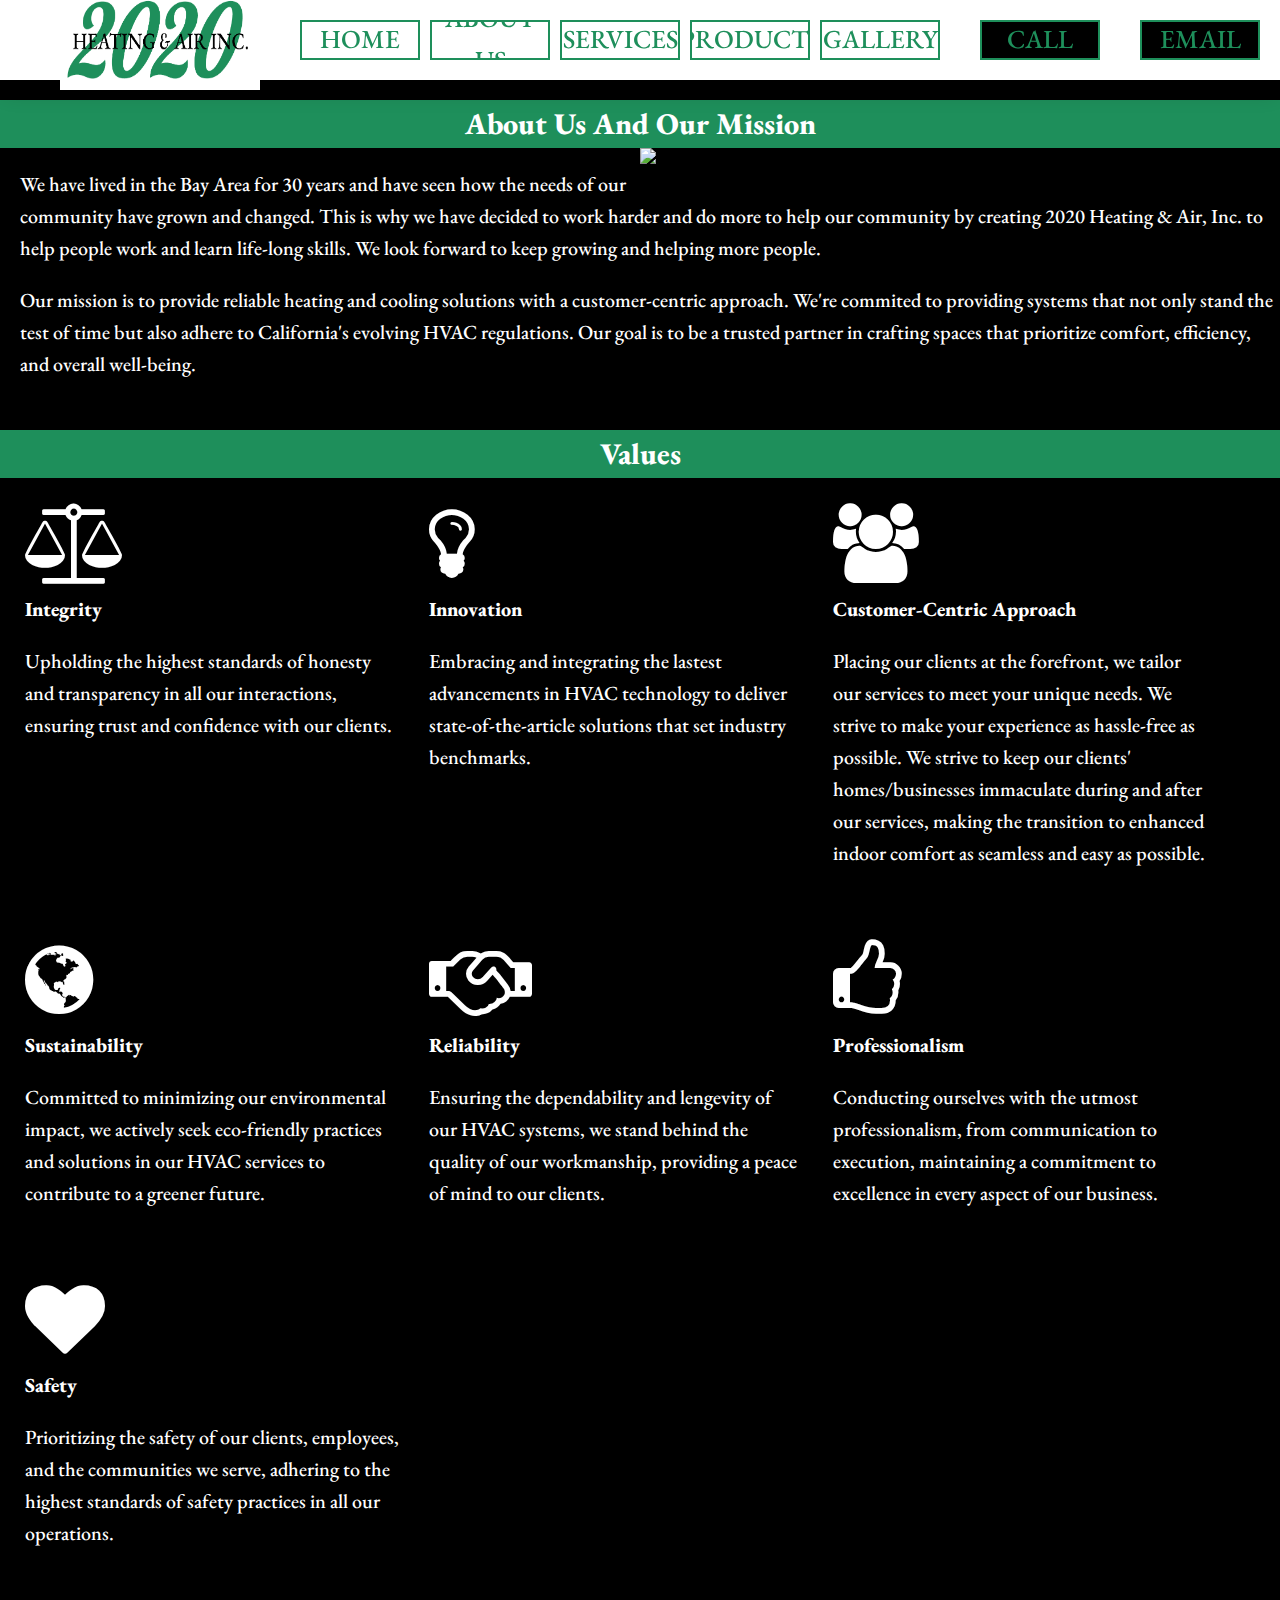
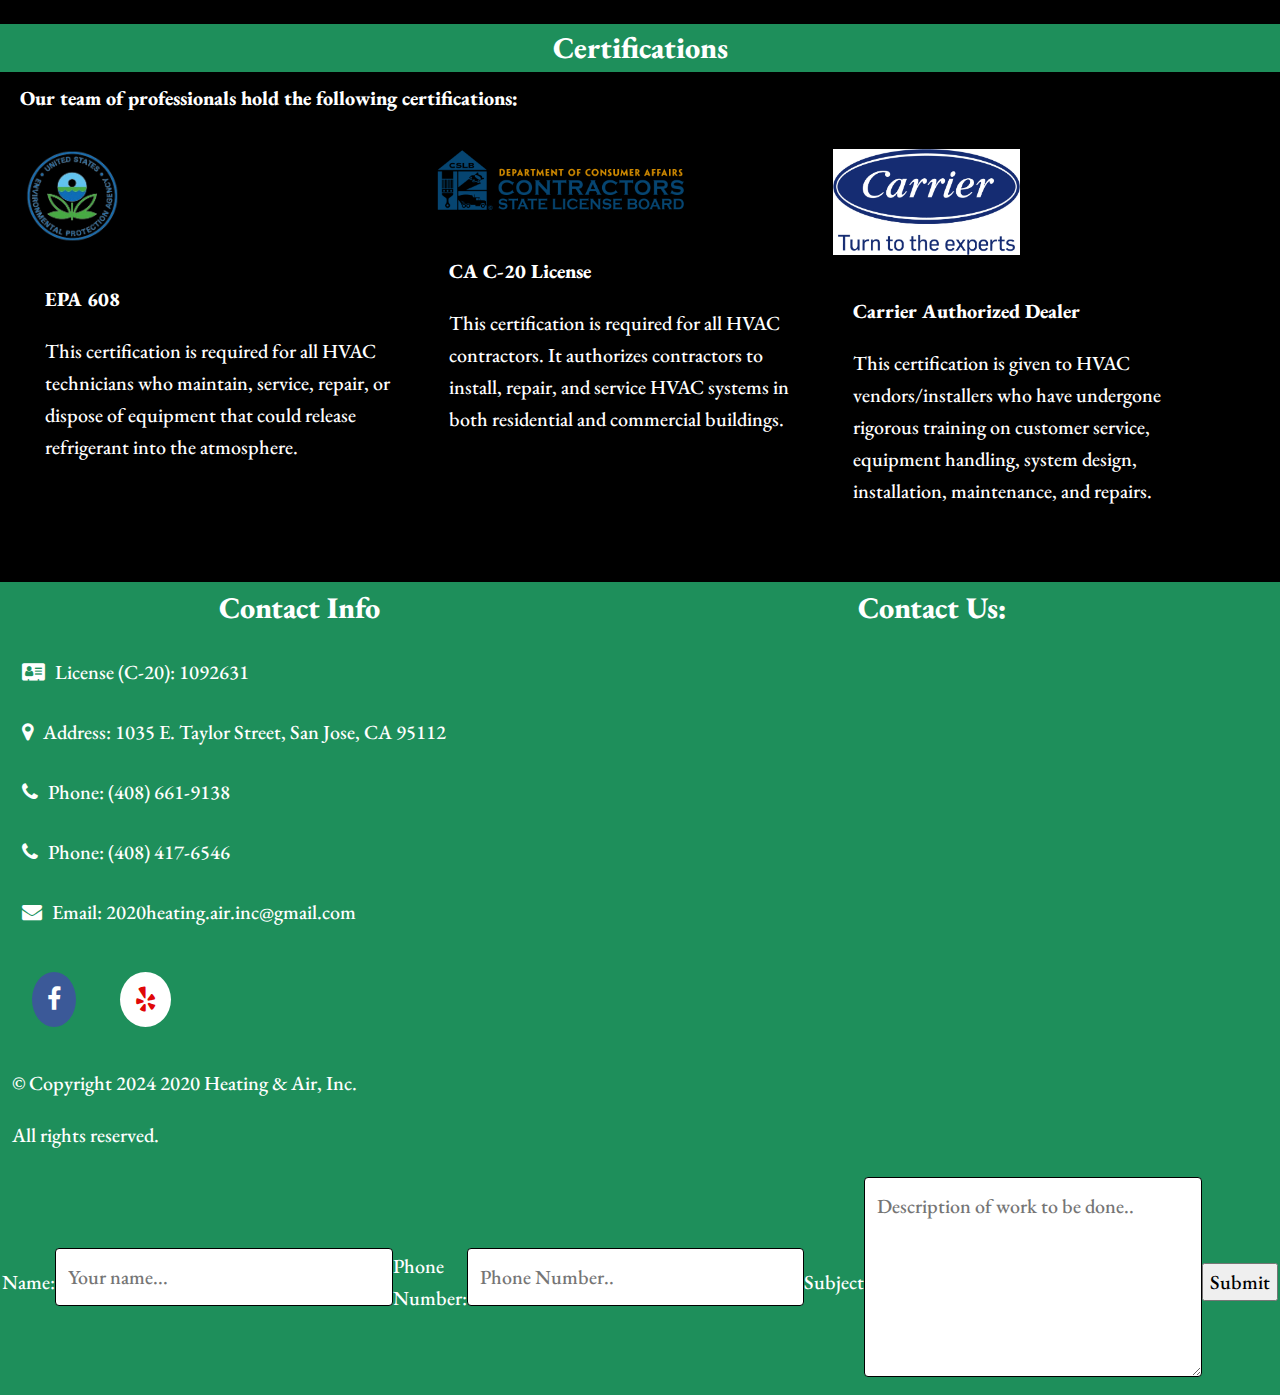
==== commit 8fd69d1f: "Update AboutUs.html" ====
--- a/AboutUs.html
+++ b/AboutUs.html
@@ -1,49 +1,32 @@
 <!doctype html>
 <html lang="en-US">
-<head>
+  <head>
     <meta charset="utf-8" />
     <meta name="viewport" content="width=device-width, initial-scale=1" />
 
     <title>2020 Heating & Air, Inc.</title>
+	<link rel="stylesheet" href="https://www.w3schools.com/w3css/4/w3.css">
 	<link rel="stylesheet" href="https://cdnjs.cloudflare.com/ajax/libs/font-awesome/4.7.0/css/font-awesome.min.css">
     <link rel="preconnect" href="https://fonts.googleapis.com">
-	<link rel="preconnect" href="https://fonts.gstatic.com" crossorigin>
-	<link href="https://fonts.googleapis.com/css2?family=EB+Garamond:ital,wght@0,400..800;1,400..800&display=swap" rel="stylesheet">
+<link rel="preconnect" href="https://fonts.gstatic.com" crossorigin>
+<link href="https://fonts.googleapis.com/css2?family=EB+Garamond:ital,wght@0,400..800;1,400..800&display=swap" rel="stylesheet">
     <link rel="stylesheet" type="text/css" href="Style.css" />
-</head>
+  </head>
 
 
 
 
 
   <body>
+
 <!--navigation bar + phone button + email button-->
-<!--	<header>
-		<p style="background-image: url('images/banner.png');">
-		<div id="logo">
-			<img src="images/sunnylogo.PNG" alt="2020 Heating & Air, Inc." />
-		</div>
-
-		<nav>
-			<ul>
-				<a href="tel:+4806619138"><button class="button">Call</button></a>
-				<a href="mailto:2020heating.air.inc@gmail.com"><button class="button">Email</button></a>
-				
-				<li><a href="#">Home</a></li>
-				<li><a href="AboutUs.html">About Us</a></li>
-				<li><a href="Services.html">Services</a></li>
-				<li><a href="Products.html">Products</a></li>
-				<li><a href="Gallery.html">Gallery</a></li>
-			</ul>
-		</nav>
-    </header>-->
-	<header>
+		<header>
 		<div class="container">
 			<nav class="navbar">
 				<ul class="nav--list">
 					<li><img src="images/sunnylogo.PNG" class="logo" alt="2020 Heating & Air, Inc." /></li>
-					<li class="item"><a href="#">Home</a></li>
-					<li class="item"><a href="AboutUs.html	">About Us</a></li>
+					<li class="item"><a href="index.html">Home</a></li>
+					<li class="item"><a href="#">About Us</a></li>
 					<li class="item"><a href="Services.html">Services</a></li>
 					<li class="item"><a href="Products.html">Products</a></li>
 					<li class="item"><a href="Gallery.html">Gallery</a></li>
@@ -53,130 +36,137 @@
 			</nav>
 		</div>
 	</header>
-
+	
+	
 
     <main>
       <section>
-	<div class="banner">
-		<p>Our Partners:</p>
-		<img id="carrierLogo" src="images/carrierLogo.png" alt="Carrier Logo"/>
-	</div>
 	  
-	<div class="intro">	
+	  <div class="aboutUs">
+        <h2>About Us And Our Mission</h2>
+		
+		<img id="owners" src="images/together_edited.png">
+		<p>
+			We have lived in the Bay Area for 30 years and have seen how the needs of our community have grown and changed. This is why we have decided to work harder and do more to help our community by creating 2020 Heating & Air, Inc. to help people work and learn life-long skills. We look forward to keep growing and helping more people.
+		</p>
+
         <p>
-		  Your trusted partner in heating, 
-		  ventilation, and air conditioning solutions. At 2020 Heating & Air, 
-		  we pride ourselves on delivering top-notch HVAC services tailored to your 
-		  needs. Whether you require installation, maintenance, or repairs, our team 
-		  of skilled professionals is dedicated to ensuring your indoor comfort and 
-		  energy efficiency. <br /><br/>Contact us today to experience excellence in HVAC solutions.
-        </p>
-		
-	</div>
-		
-		
-
-
-	<div class="serviceOverview">
-		<h2>Overview of Services</h2>
-
-        <p>
-          Explore our comprehensive range of HVAC services designed to enhance your environment in our <a href="Services.html">"Services"</a> page: 
-        </p>
-		<ul>
-		<li>Installation Services</li>
-		<li>Maintenance and Tune-Ups</li>
-		<li>Repairs and Troubleshooting</li>
-		<li>Duct Cleaning and Air Quality Services</li>
-		<li>Energy-Efficiency Upgrades</li>
-		<li>Smart Thermostat Installation</li>
-		<li>Commercial HVAC Solutions</li>
-		</ul>
-	</div>
-		
-		
-		
-		
-	<div class="serviceArea">
-		<h2>Service Area</h2>
-		<p>
-		Hey neighbors! 2020 Heating & Air proudly serves the San Francisco bay area and beyond. Whether you're
-		smack in the middle of downtown or enjoying the outskirts, we're ready to make your space the comfiest
-		spot in town. Check our service area below to see if we can bring our expertise to your doorstep.
-		</p>
-		
-		<iframe class="serviceMap" src="https://www.google.com/maps/d/embed?mid=1U4yoipYhhpjz1CH8BalCHwL0tjS5Urs&ehbc=2E312F&noprof=1" width="100%" height="480"></iframe>
-	</div>
-		
-		
-		
-	
-	<div class="reviews">
-		<h2>Reviews</h2>
-		
-		<div class="slideshow-container">
-			<div class="mySlides fade">
-				<div class="numbertext">1 / 11</div>
-				<img src="images/google1.JPG" style="width:100%">
-			</div>
-		
-			<div class="mySlides fade">
-				<div class="numbertext">2 / 11</div>
-				<img src="images/homeadvisor1.JPG" style="width:100%">
-			</div>
-		
-			<div class="mySlides fade">
-				<div class="numbertext">3 / 11</div>
-				<img src="images/homeadvisor2.JPG" style="width:100%">
-			</div>
-		
-			<div class="mySlides fade">
-				<div class="numbertext">4 / 11</div>
-				<img src="images/homeadvisor3.JPG" style="width:100%">
-			</div>
-		
-			<div class="mySlides fade">
-				<div class="numbertext">5 / 11</div>
-				<img src="images/homeadvisor4.JPG" style="width:100%">
-			</div>
-		
-			<div class="mySlides fade">
-				<div class="numbertext">6 / 11</div>
-				<img src="images/homeadvisor5.JPG" style="width:100%">
-			</div>
-		
-			<div class="mySlides fade">
-				<div class="numbertext">7 / 11</div>
-				<img src="images/homeadvisor6.JPG" style="width:100%">
-			</div>
-		
-			<div class="mySlides fade">
-				<div class="numbertext">8 / 11</div>
-				<img src="images/yelp1.JPG" style="width:100%">
-			</div>
-		
-			<div class="mySlides fade">
-				<div class="numbertext">9 / 11</div>
-				<img src="images/yelp2.JPG" style="width:100%">
-			</div>
-		
-			<div class="mySlides fade">
-				<div class="numbertext">10 / 11</div>
-				<img src="images/yelp3.JPG" style="width:100%">
-			</div>
-		
-			<div class="mySlides fade">
-				<div class="numbertext">11 / 11</div>
-				<img src="images/yelp4.JPG" style="width:100%">
-			</div>
-		
-			<a class="prev" onclick="plusSlides(-1)">❮</a>
-			<a class="next" onclick="plusSlides(1)">❯</a>
-		</div>
-	</div>
-	
+		  Our mission is to provide reliable heating and cooling solutions with a customer-centric 
+		  approach. We're commited to providing systems that not only stand the test of time but
+		  also adhere to California's evolving HVAC regulations. Our goal is to be a trusted partner
+		  in crafting spaces that prioritize comfort, efficiency, and overall well-being.
+		</p>
+	  </div>
+	  
+	  
+	  <div class="values">
+		<h2>Values</h2>
+		
+		<div class="quarters">
+			<i class="fa fa-balance-scale fa-4x" aria-hidden="true"></i> 
+			<h4>Integrity</h4>
+			<p>
+				Upholding the highest standards of honesty and transparency in all our interactions, ensuring 
+			trust and confidence with our clients.
+			</p>
+		</div>
+		
+		<div class="quarters">
+			<i class="fa fa-lightbulb-o fa-4x" aria-hidden="true"></i>
+			<h4>Innovation</h4>
+			<p>
+				Embracing and integrating the lastest advancements in HVAC technology to deliver state-of-the-article
+				solutions that set industry benchmarks.
+			</p>
+		</div>
+		
+		<div class="quarters">
+			<i class="fa fa-users fa-4x" aria-hidden="true"></i>
+			<h4>Customer-Centric Approach</h4>
+			<p>
+				Placing our clients at the forefront, we tailor our services to meet your unique needs. We strive to
+				make your experience as hassle-free as possible. We strive to keep our clients' homes/businesses 
+				immaculate during and after our services, making the transition to enhanced indoor comfort as seamless 
+				and easy as possible.
+			</p>
+		</div>
+		
+		<div class="quarters">
+			<i class="fa fa-globe fa-4x" aria-hidden="true"></i>
+			<h4>Sustainability</h4>
+			<p>
+				Committed to minimizing our environmental impact, we actively seek eco-friendly practices and solutions
+				in our HVAC services to contribute to a greener future.
+			</p>
+		</div>
+		
+		<div class="quarters">
+			<i class="fa fa-handshake-o fa-4x" aria-hidden="true"></i>
+			<h4>Reliability</h4>
+			<p>
+				Ensuring the dependability and lengevity of our HVAC systems, we stand behind the quality of our
+				workmanship, providing a peace of mind to our clients.
+			</p>
+		</div>
+		
+		<div class="quarters">
+			<i class="fa fa-thumbs-o-up fa-4x" aria-hidden="true"></i>
+			<h4>Professionalism</h4>
+			<p>
+				Conducting ourselves with the utmost professionalism, from communication to execution, maintaining
+				a commitment to excellence in every aspect of our business.
+			</p>
+		</div>
+		
+		<div class="quarters">
+			<i class="fa fa-heart fa-4x" aria-hidden="true"></i>
+			<h4>Safety</h4>
+			<p>
+				Prioritizing the safety of our clients, employees, and the communities we serve, adhering to the highest
+				standards of safety practices in all our operations.
+			</p>
+		</div>
+	  </div>
+		
+		
+		<div class="certs">
+		<h2>Certifications</h2>
+
+        <h4>Our team of professionals hold the following certifications:</h4> 
+		
+		<div class="quarters">
+		<img src="images/epa.png" width="25%">
+		<h4>EPA 608</h4>		
+		<p>
+		 This certification is required for all HVAC technicians who maintain, service, repair, or dispose of 
+		 equipment that could release refrigerant into the atmosphere. 
+		</p>
+		</div>
+		
+		
+		<div class="quarters">
+		<img src="images/cslb.png" width="70%">
+		<h4>CA C-20 License</h4>
+		<p>
+		 This certification is required for all HVAC contractors. It authorizes contractors to install, repair, 
+		 and service HVAC systems in both residential and commercial buildings.
+		</p>
+		</div>
+		
+		<div class="quarters">
+		<img src="images/carrierLogo.jpg" width="50%">
+		<h4>Carrier Authorized Dealer</h4>
+		<p>
+		 This certification is given to HVAC vendors/installers who have undergone rigorous training on customer service, equipment handling, system design, installation, maintenance, and repairs.
+		</p>
+		</div>
+		</div>
+		
+		
       </section>
-    </main>
+	  </main>
+
+
 
     <!-- contact info + social media -->
 
@@ -185,9 +175,9 @@
 			<h2>Contact Info</h2>
 			<p><a href="https://www.cslb.ca.gov/onlineservices/checklicenseII/LicenseDetail.aspx?LicNum=1092631"><i class="fa fa-address-card"></i>License (C-20): 1092631</a></p>
 			<p><i class="fa fa-map-marker"></i>Address: 1035 E. Taylor Street, San Jose, CA 95112</p>
-			<p><a href="tel:+4086619138"><i class="fa fa-phone"></i>Phone: (408) 661-9138</a></p>
+			<p><a href="tel:+4806619138"><i class="fa fa-phone"></i>Phone: (408) 661-9138</a></p>
 			<p><a href="tel:+4084176546"><i class="fa fa-phone"></i>Phone: (408) 417-6546</a></p>
-			<p><a href="mailto:2020heating.air.inc@gmail.com"><i class="fa fa-envelope"></i>Email: 2020heating.air.inc@gmail.com</a></p>
+			<p><a href="mailto:2020heating.air.inc@gmail.com"><i class="fa fa-envelope"></i>Email: 2020heating.air.inc@gmail.com</a><p>
 			<a href="https://www.facebook.com/2020hvac" class="fa fa-facebook"></a>
 			<a href="https://www.yelp.com/biz/2020-heating-and-air-san-jose" class="fa fa-yelp"></a>
 			<p>© Copyright 2024 2020 Heating & Air, Inc.</p>
@@ -209,45 +199,10 @@
 				<input type="submit" value="Submit">
 			</div>
 		</div>
-		
-		<!-- contact form -->
-		<?php 
-			echo "THIS IS IT"; 
-		?>
 	</footer>
 	
 	
 	
-	
-	
-	<!--review slideshow-->
-	<script>
-		let slideIndex = 1;
-		showSlides(slideIndex);
-		
-		function plusSlides(n) {
-			showSlides(slideIndex +=n);
-		}
-		
-		function currentSlide(n) {
-			showSlides(slideIndex = n);
-		}
-		
-		function showSlides(n) {
-			let i;
-			let slides = document.getElementsByClassName("mySlides");
-			if (n > slides.length) {
-				slideIndex = 1
-			}
-			if (n < 1) {
-				slideIndex = slides.length
-			}
-			for (i = 0; i < slides.length; i++) {
-				slides[i].style.display = "none";
-			}
-			slides[slideIndex-1].style.display="block";
-		}
-	</script>
 	
   </body>
 </html>
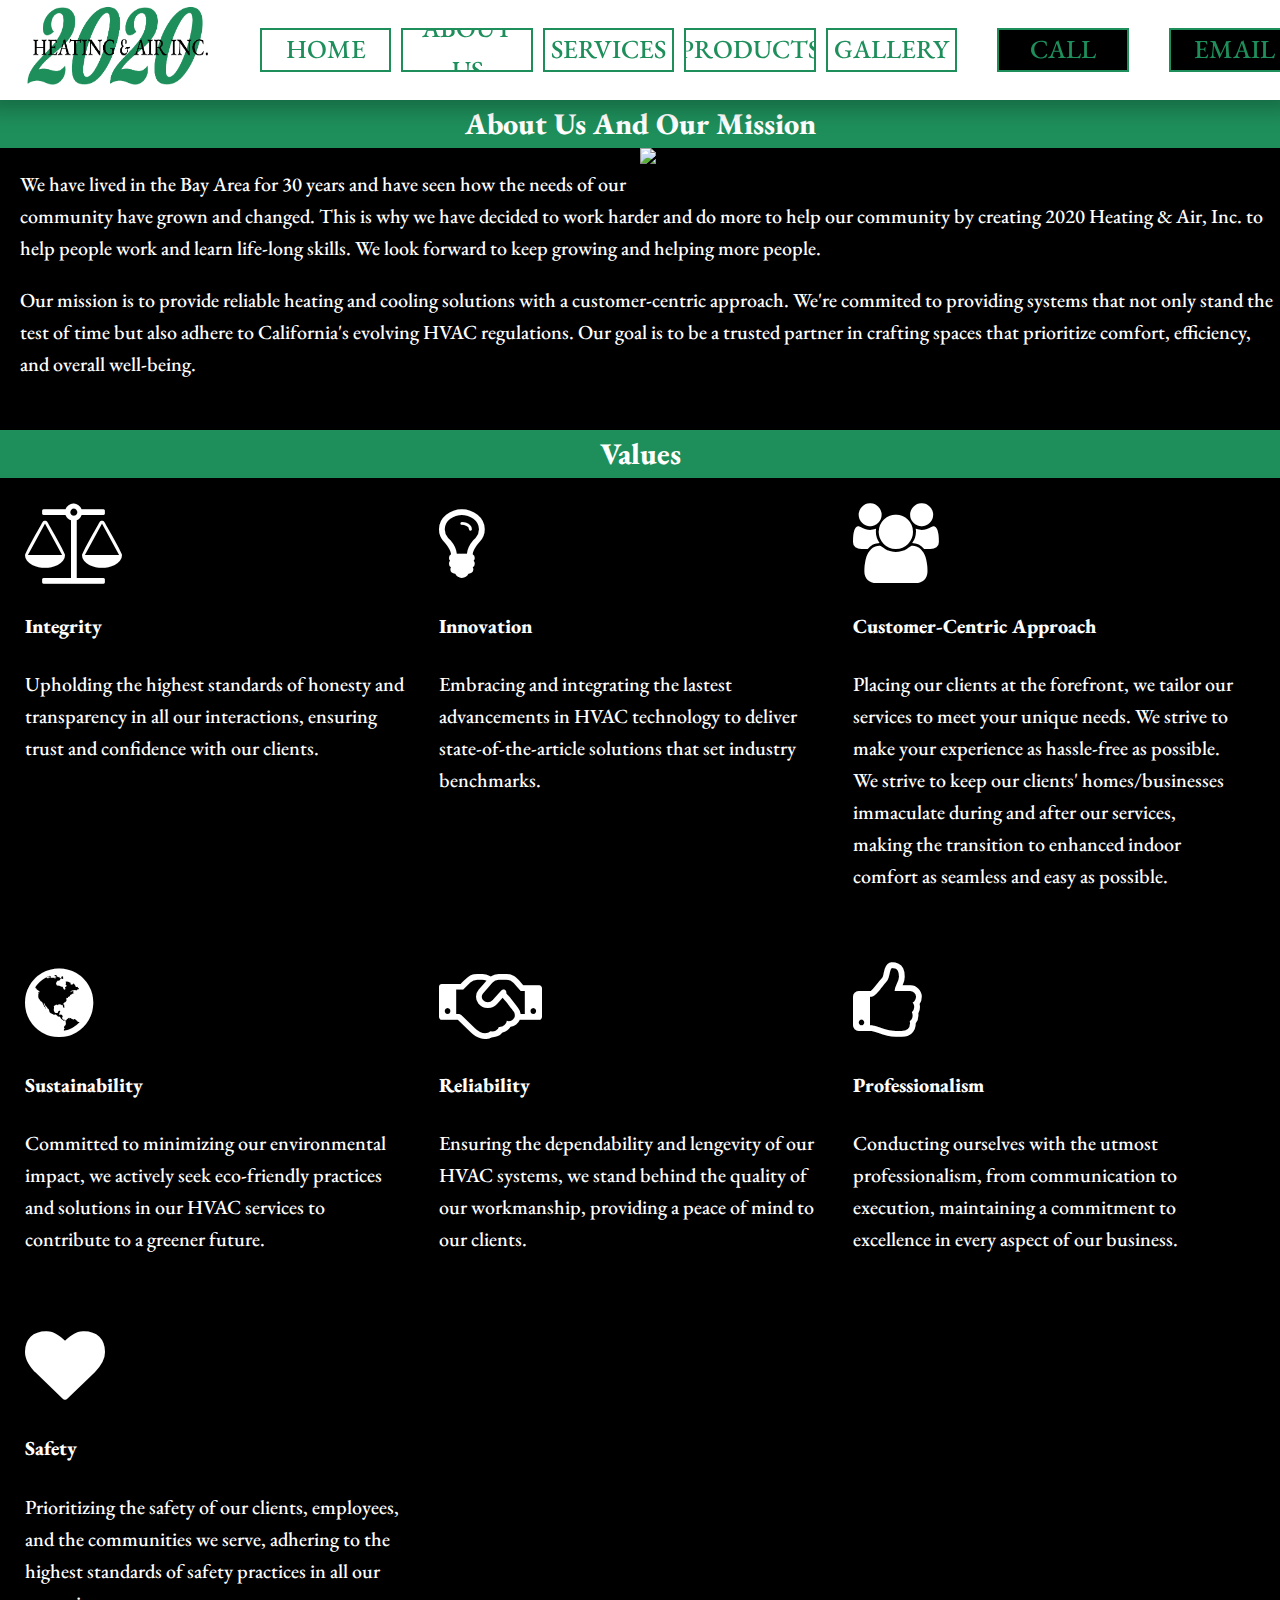
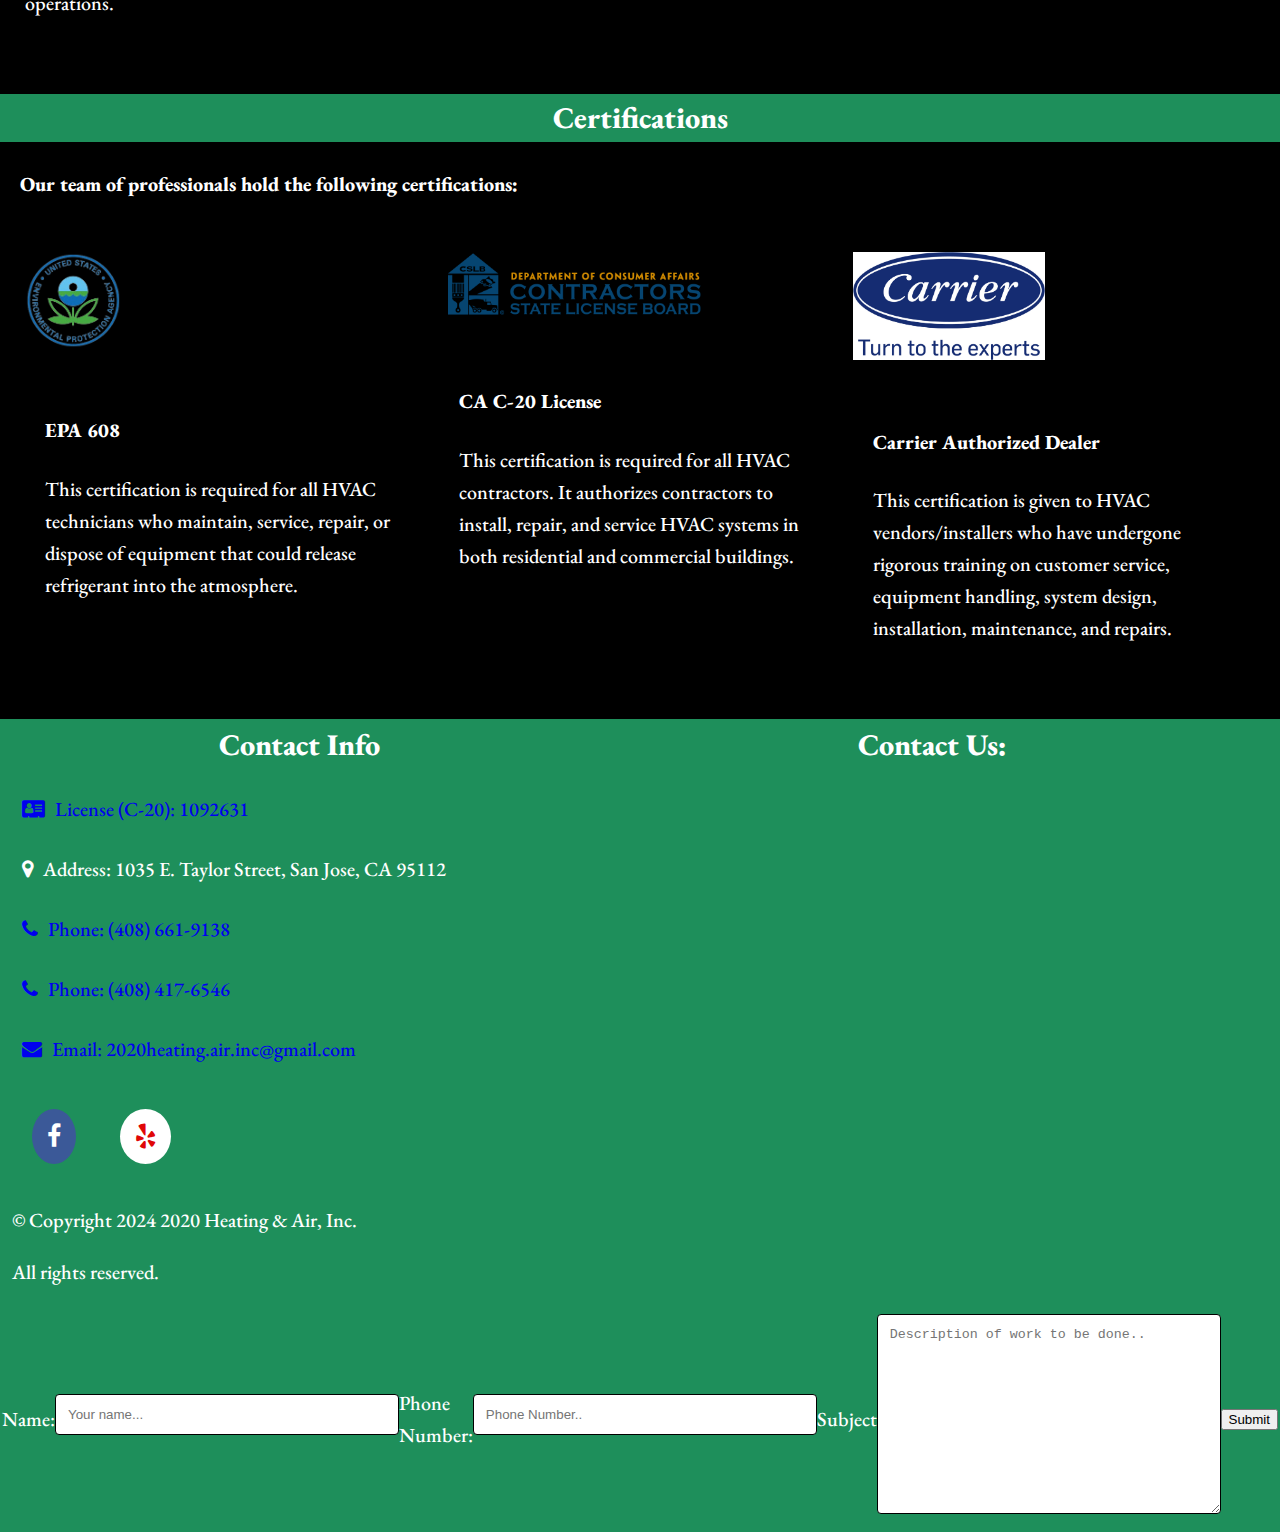
==== commit 6eadc7cf: "Update AboutUs.html" ====
--- a/AboutUs.html
+++ b/AboutUs.html
@@ -1,17 +1,16 @@
 <!doctype html>
 <html lang="en-US">
-  <head>
+<head>
     <meta charset="utf-8" />
     <meta name="viewport" content="width=device-width, initial-scale=1" />
 
     <title>2020 Heating & Air, Inc.</title>
-	<link rel="stylesheet" href="https://www.w3schools.com/w3css/4/w3.css">
 	<link rel="stylesheet" href="https://cdnjs.cloudflare.com/ajax/libs/font-awesome/4.7.0/css/font-awesome.min.css">
     <link rel="preconnect" href="https://fonts.googleapis.com">
-<link rel="preconnect" href="https://fonts.gstatic.com" crossorigin>
-<link href="https://fonts.googleapis.com/css2?family=EB+Garamond:ital,wght@0,400..800;1,400..800&display=swap" rel="stylesheet">
+	<link rel="preconnect" href="https://fonts.gstatic.com" crossorigin>
+	<link href="https://fonts.googleapis.com/css2?family=EB+Garamond:ital,wght@0,400..800;1,400..800&display=swap" rel="stylesheet">
     <link rel="stylesheet" type="text/css" href="Style.css" />
-  </head>
+</head>
 
 
 
